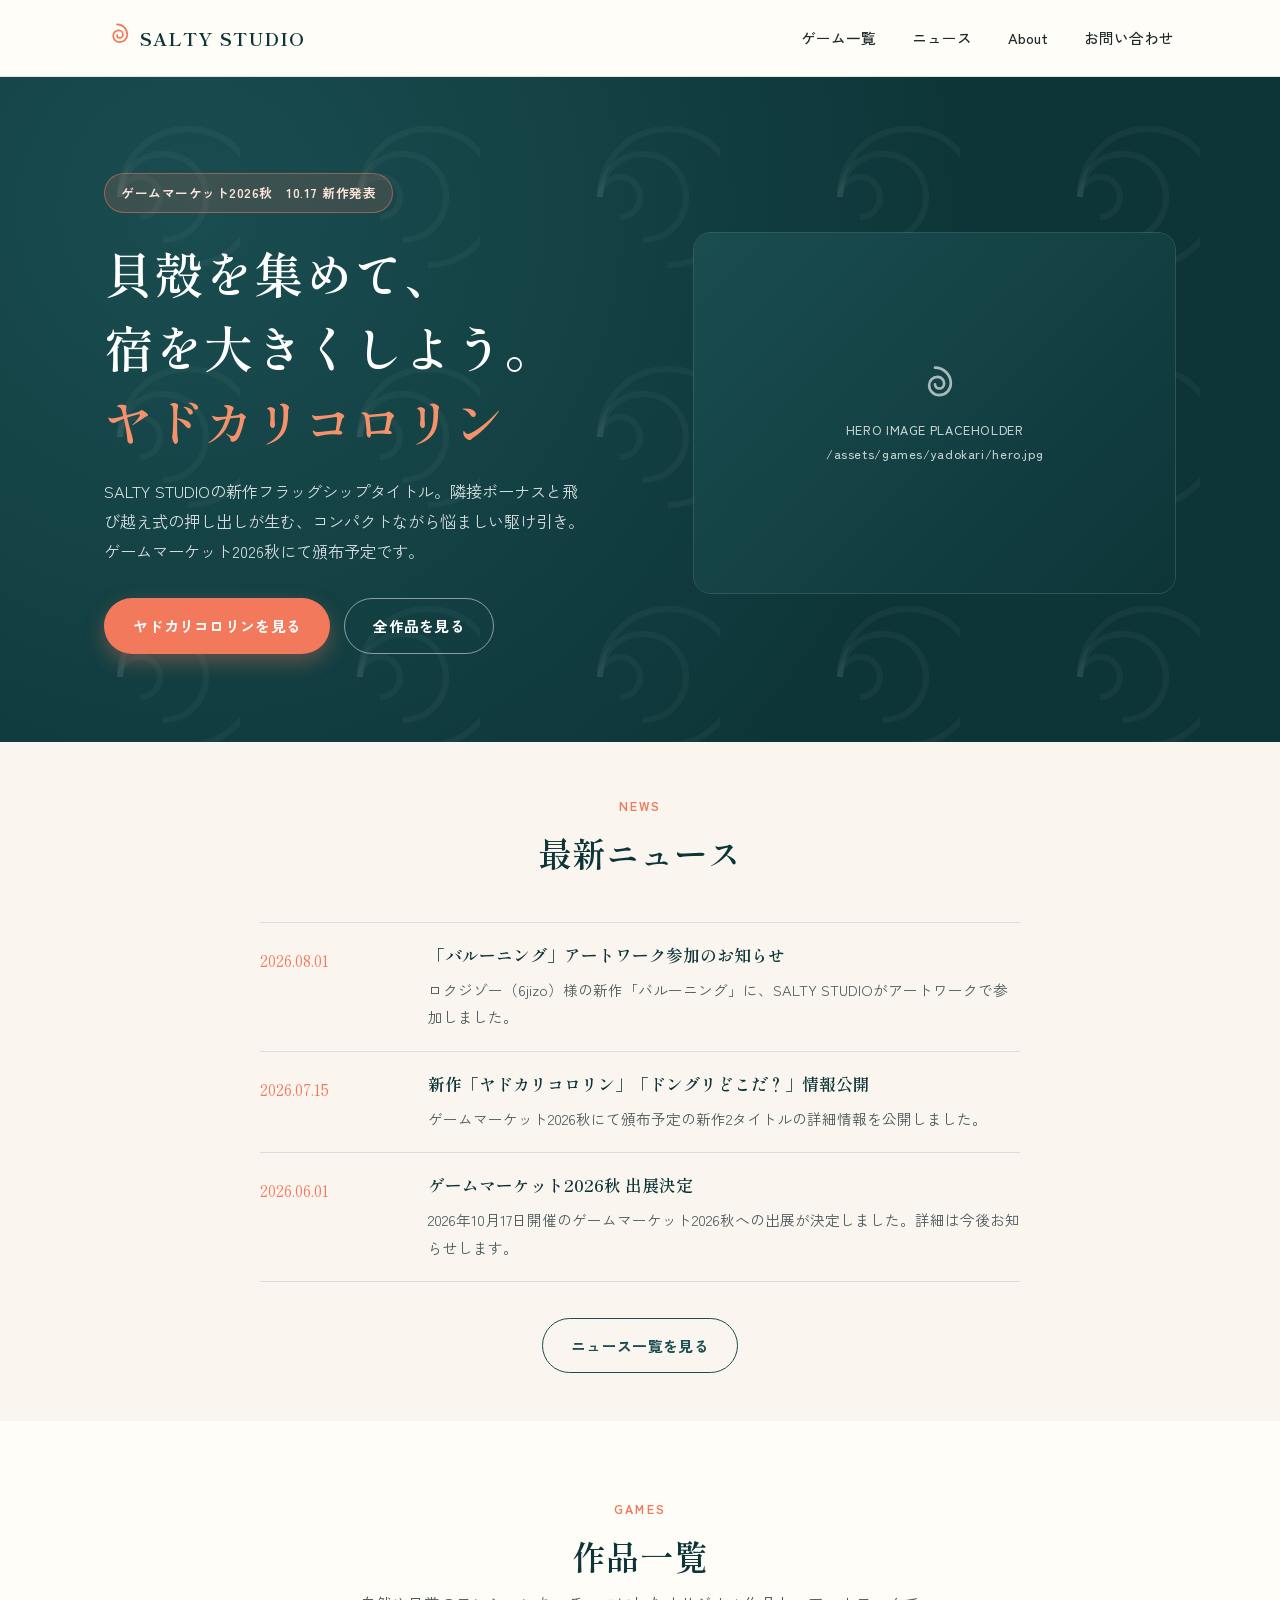
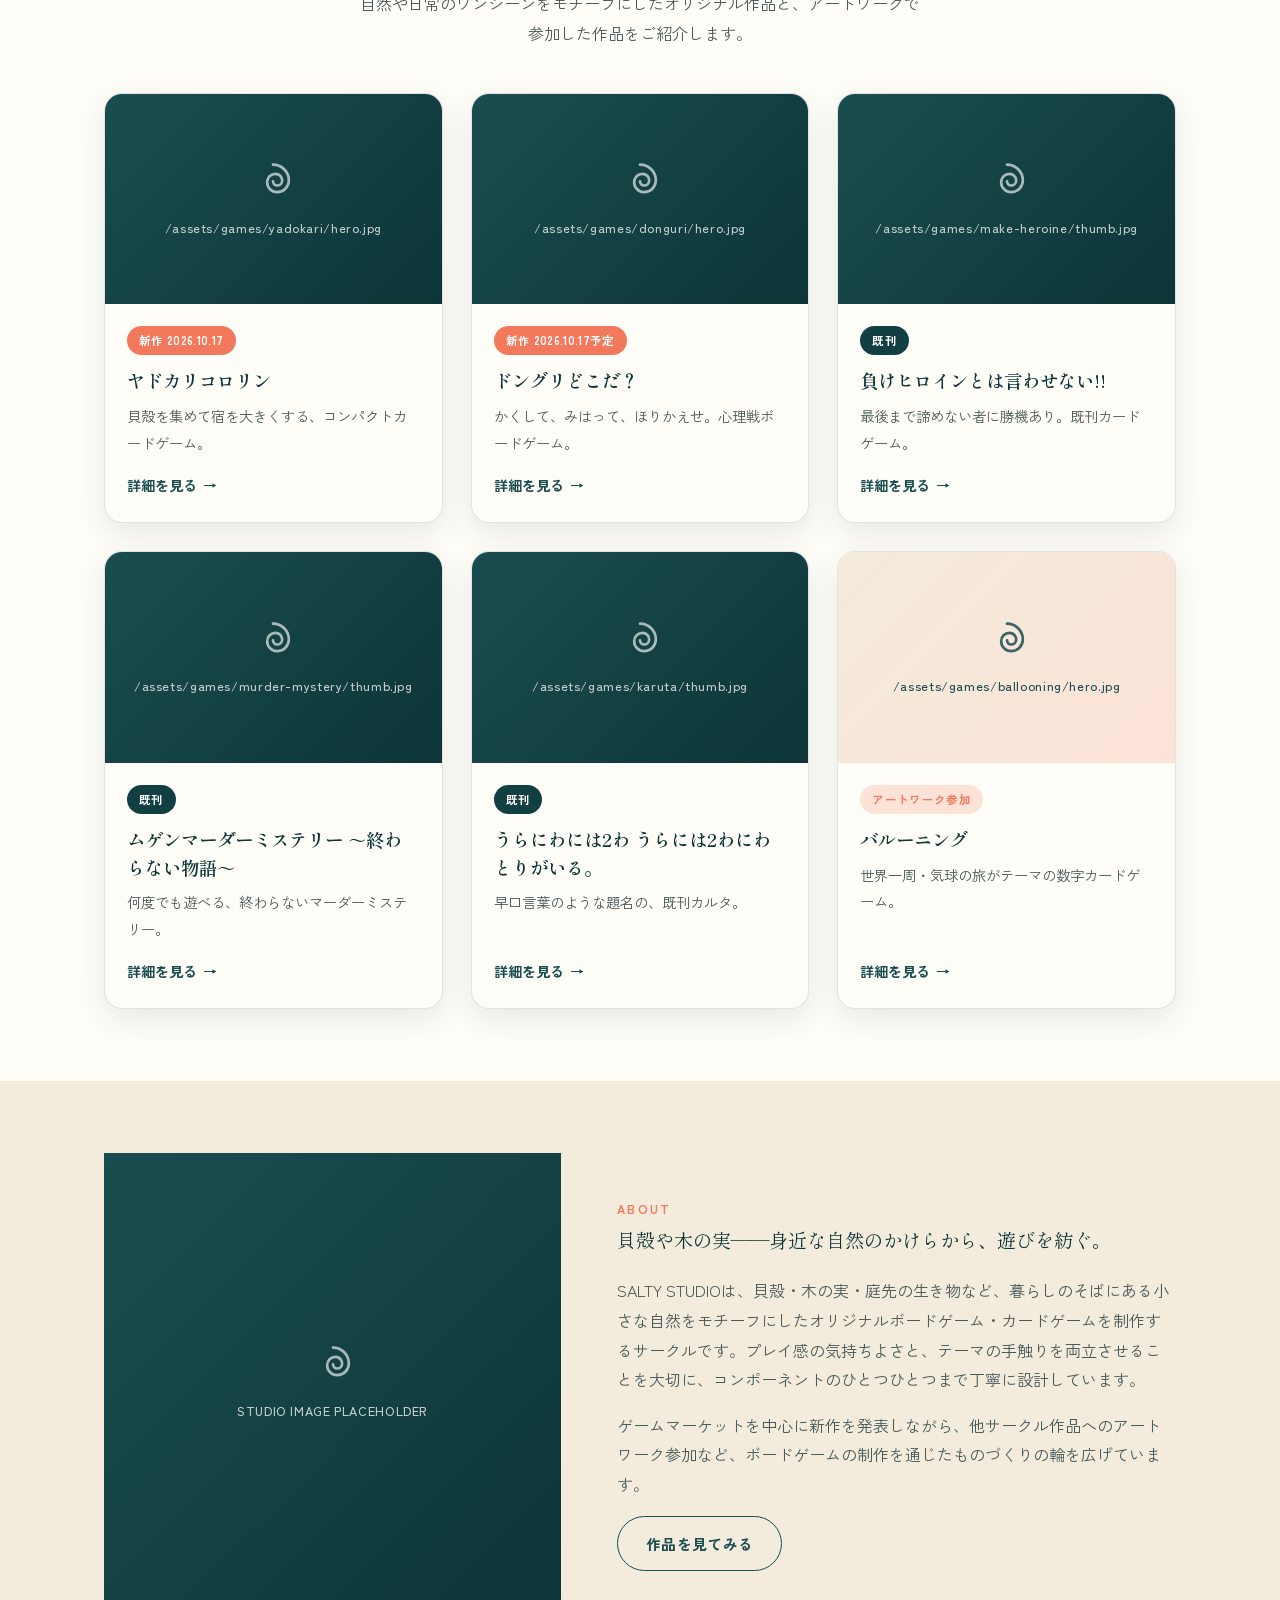
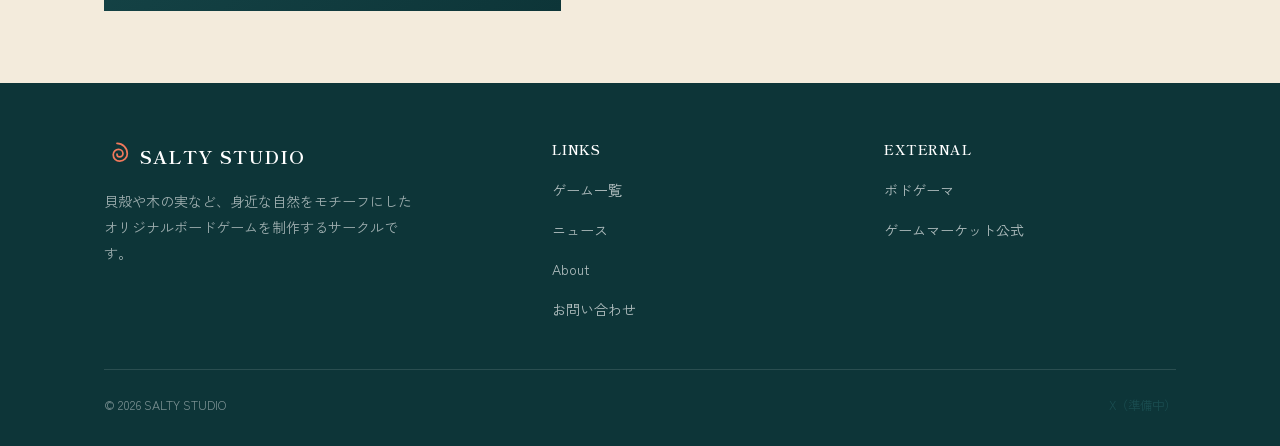
==== index.html @ d84deabe "Initial commit: SALTY STUDIO website scaffold Static HTML site per spec: top page, games list, 6 gam" ====
<!DOCTYPE html>
<html lang="ja">
<head>
<meta charset="UTF-8">
<meta name="viewport" content="width=device-width, initial-scale=1.0">
<title>SALTY STUDIO | 貝殻とどんぐりのボードゲームサークル</title>
<meta name="description" content="SALTY STUDIOは、貝殻や木の実など身近な自然をモチーフにしたオリジナルボードゲーム・カードゲームを制作するサークルです。新作『ヤドカリコロリン』『ドングリどこだ？』はゲームマーケット2026秋にて頒布予定。">
<link rel="icon" href="data:image/svg+xml,%3Csvg xmlns='http://www.w3.org/2000/svg' viewBox='0 0 48 48'%3E%3Crect width='48' height='48' rx='10' fill='%230d3538'/%3E%3Cpath d='M24 8C34.5 8 43 16.5 43 27C43 34.7 36.7 41 29 41C22.4 41 17 35.6 17 29C17 23.5 21.5 19 27 19C31.4 19 35 22.6 35 27C35 30.3 32.3 33 29 33C26.2 33 24 30.8 24 28' stroke='%23f2795c' stroke-width='3.2' fill='none' stroke-linecap='round'/%3E%3C/svg%3E" type="image/svg+xml">
<link rel="preconnect" href="https://fonts.googleapis.com">
<link rel="preconnect" href="https://fonts.gstatic.com" crossorigin>
<link href="https://fonts.googleapis.com/css2?family=Shippori+Mincho:wght@400;500;600;700&family=Zen+Kaku+Gothic+New:wght@400;500;700&display=swap" rel="stylesheet">
<link rel="stylesheet" href="/assets/css/style.css">
</head>
<body>

<header class="site-header">
  <div class="wrap">
    <a href="/" class="site-logo">
      <span class="shell-spiral">
        <svg viewBox="0 0 48 48" fill="none" xmlns="http://www.w3.org/2000/svg" style="color:#f2795c">
          <path d="M24 8C34.5 8 43 16.5 43 27C43 34.7 36.7 41 29 41C22.4 41 17 35.6 17 29C17 23.5 21.5 19 27 19C31.4 19 35 22.6 35 27C35 30.3 32.3 33 29 33C26.2 33 24 30.8 24 28" stroke="currentColor" stroke-width="3.2" stroke-linecap="round"/>
        </svg>
      </span>
      SALTY STUDIO
    </a>
    <nav class="site-nav" aria-label="メインナビゲーション">
      <ul>
        <li><a href="/games/">ゲーム一覧</a></li>
        <li><a href="/news/">ニュース</a></li>
        <li><a href="/#about">About</a></li>
        <li><a href="/contact/">お問い合わせ</a></li>
      </ul>
    </nav>
  </div>
</header>

<main>

  <!-- ヒーロー -->
  <section class="hero bg-shell-motif">
    <div class="wrap">
      <div class="hero-copy">
        <span class="hero-badge">ゲームマーケット2026秋　10.17 新作発表</span>
        <h1>貝殻を集めて、<br>宿を大きくしよう。<br><span class="accent">ヤドカリコロリン</span></h1>
        <p class="hero-lead">SALTY STUDIOの新作フラッグシップタイトル。隣接ボーナスと飛び越え式の押し出しが生む、コンパクトながら悩ましい駆け引き。ゲームマーケット2026秋にて頒布予定です。</p>
        <div class="hero-actions">
          <a href="/games/yadokari.html" class="btn btn-primary">ヤドカリコロリンを見る</a>
          <a href="/games/" class="btn btn-outline">全作品を見る</a>
        </div>
      </div>
      <div class="hero-visual">
        <div class="media-placeholder">
          <span class="shell-spiral">
            <svg viewBox="0 0 48 48" fill="none" xmlns="http://www.w3.org/2000/svg">
              <path d="M24 8C34.5 8 43 16.5 43 27C43 34.7 36.7 41 29 41C22.4 41 17 35.6 17 29C17 23.5 21.5 19 27 19C31.4 19 35 22.6 35 27C35 30.3 32.3 33 29 33C26.2 33 24 30.8 24 28" stroke="currentColor" stroke-width="3.2" stroke-linecap="round"/>
            </svg>
          </span>
          <span class="ph-label">HERO IMAGE PLACEHOLDER<br>/assets/games/yadokari/hero.jpg</span>
        </div>
      </div>
    </div>
  </section>

  <!-- 最新ニュース抜粋 -->
  <section class="section section--tight">
    <div class="wrap">
      <div class="section-head">
        <span class="eyebrow">NEWS</span>
        <h2>最新ニュース</h2>
      </div>
      <div class="news-list news-excerpt-list" style="max-width:760px;margin:0 auto;">
        <div class="news-item">
          <time datetime="2026-08-01">2026.08.01</time>
          <div>
            <h3>「バルーニング」アートワーク参加のお知らせ</h3>
            <p>ロクジゾー（6jizo）様の新作「バルーニング」に、SALTY STUDIOがアートワークで参加しました。</p>
          </div>
        </div>
        <div class="news-item">
          <time datetime="2026-07-15">2026.07.15</time>
          <div>
            <h3>新作「ヤドカリコロリン」「ドングリどこだ？」情報公開</h3>
            <p>ゲームマーケット2026秋にて頒布予定の新作2タイトルの詳細情報を公開しました。</p>
          </div>
        </div>
        <div class="news-item">
          <time datetime="2026-06-01">2026.06.01</time>
          <div>
            <h3>ゲームマーケット2026秋 出展決定</h3>
            <p>2026年10月17日開催のゲームマーケット2026秋への出展が決定しました。詳細は今後お知らせします。</p>
          </div>
        </div>
      </div>
      <div class="news-more">
        <a href="/news/" class="btn btn-ghost">ニュース一覧を見る</a>
      </div>
    </div>
  </section>

  <!-- 全作品への導線 -->
  <section class="section" style="background:var(--color-cream);">
    <div class="wrap">
      <div class="section-head">
        <span class="eyebrow">GAMES</span>
        <h2>作品一覧</h2>
        <p>自然や日常のワンシーンをモチーフにしたオリジナル作品と、アートワークで参加した作品をご紹介します。</p>
      </div>
      <div class="card-grid">

        <a href="/games/yadokari.html" class="game-card">
          <div class="card-media">
            <div class="media-placeholder">
              <span class="shell-spiral"><svg viewBox="0 0 48 48" fill="none" xmlns="http://www.w3.org/2000/svg"><path d="M24 8C34.5 8 43 16.5 43 27C43 34.7 36.7 41 29 41C22.4 41 17 35.6 17 29C17 23.5 21.5 19 27 19C31.4 19 35 22.6 35 27C35 30.3 32.3 33 29 33C26.2 33 24 30.8 24 28" stroke="currentColor" stroke-width="3.2" stroke-linecap="round"/></svg></span>
              <span class="ph-label">/assets/games/yadokari/hero.jpg</span>
            </div>
          </div>
          <div class="card-body">
            <div class="card-tags"><span class="tag tag-new">新作 2026.10.17</span></div>
            <h3>ヤドカリコロリン</h3>
            <p class="card-desc">貝殻を集めて宿を大きくする、コンパクトカードゲーム。</p>
            <span class="card-link">詳細を見る</span>
          </div>
        </a>

        <a href="/games/donguri.html" class="game-card">
          <div class="card-media">
            <div class="media-placeholder">
              <span class="shell-spiral"><svg viewBox="0 0 48 48" fill="none" xmlns="http://www.w3.org/2000/svg"><path d="M24 8C34.5 8 43 16.5 43 27C43 34.7 36.7 41 29 41C22.4 41 17 35.6 17 29C17 23.5 21.5 19 27 19C31.4 19 35 22.6 35 27C35 30.3 32.3 33 29 33C26.2 33 24 30.8 24 28" stroke="currentColor" stroke-width="3.2" stroke-linecap="round"/></svg></span>
              <span class="ph-label">/assets/games/donguri/hero.jpg</span>
            </div>
          </div>
          <div class="card-body">
            <div class="card-tags"><span class="tag tag-new">新作 2026.10.17予定</span></div>
            <h3>ドングリどこだ？</h3>
            <p class="card-desc">かくして、みはって、ほりかえせ。心理戦ボードゲーム。</p>
            <span class="card-link">詳細を見る</span>
          </div>
        </a>

        <a href="/games/make-heroine.html" class="game-card">
          <div class="card-media">
            <div class="media-placeholder">
              <span class="shell-spiral"><svg viewBox="0 0 48 48" fill="none" xmlns="http://www.w3.org/2000/svg"><path d="M24 8C34.5 8 43 16.5 43 27C43 34.7 36.7 41 29 41C22.4 41 17 35.6 17 29C17 23.5 21.5 19 27 19C31.4 19 35 22.6 35 27C35 30.3 32.3 33 29 33C26.2 33 24 30.8 24 28" stroke="currentColor" stroke-width="3.2" stroke-linecap="round"/></svg></span>
              <span class="ph-label">/assets/games/make-heroine/thumb.jpg</span>
            </div>
          </div>
          <div class="card-body">
            <div class="card-tags"><span class="tag tag-existing">既刊</span></div>
            <h3>負けヒロインとは言わせない!!</h3>
            <p class="card-desc">最後まで諦めない者に勝機あり。既刊カードゲーム。</p>
            <span class="card-link">詳細を見る</span>
          </div>
        </a>

        <a href="/games/murder-mystery.html" class="game-card">
          <div class="card-media">
            <div class="media-placeholder">
              <span class="shell-spiral"><svg viewBox="0 0 48 48" fill="none" xmlns="http://www.w3.org/2000/svg"><path d="M24 8C34.5 8 43 16.5 43 27C43 34.7 36.7 41 29 41C22.4 41 17 35.6 17 29C17 23.5 21.5 19 27 19C31.4 19 35 22.6 35 27C35 30.3 32.3 33 29 33C26.2 33 24 30.8 24 28" stroke="currentColor" stroke-width="3.2" stroke-linecap="round"/></svg></span>
              <span class="ph-label">/assets/games/murder-mystery/thumb.jpg</span>
            </div>
          </div>
          <div class="card-body">
            <div class="card-tags"><span class="tag tag-existing">既刊</span></div>
            <h3>ムゲンマーダーミステリー ～終わらない物語～</h3>
            <p class="card-desc">何度でも遊べる、終わらないマーダーミステリー。</p>
            <span class="card-link">詳細を見る</span>
          </div>
        </a>

        <a href="/games/karuta.html" class="game-card">
          <div class="card-media">
            <div class="media-placeholder">
              <span class="shell-spiral"><svg viewBox="0 0 48 48" fill="none" xmlns="http://www.w3.org/2000/svg"><path d="M24 8C34.5 8 43 16.5 43 27C43 34.7 36.7 41 29 41C22.4 41 17 35.6 17 29C17 23.5 21.5 19 27 19C31.4 19 35 22.6 35 27C35 30.3 32.3 33 29 33C26.2 33 24 30.8 24 28" stroke="currentColor" stroke-width="3.2" stroke-linecap="round"/></svg></span>
              <span class="ph-label">/assets/games/karuta/thumb.jpg</span>
            </div>
          </div>
          <div class="card-body">
            <div class="card-tags"><span class="tag tag-existing">既刊</span></div>
            <h3>うらにわには2わ うらには2わにわとりがいる。</h3>
            <p class="card-desc">早口言葉のような題名の、既刊カルタ。</p>
            <span class="card-link">詳細を見る</span>
          </div>
        </a>

        <a href="/games/ballooning.html" class="game-card">
          <div class="card-media">
            <div class="media-placeholder is-light">
              <span class="shell-spiral"><svg viewBox="0 0 48 48" fill="none" xmlns="http://www.w3.org/2000/svg"><path d="M24 8C34.5 8 43 16.5 43 27C43 34.7 36.7 41 29 41C22.4 41 17 35.6 17 29C17 23.5 21.5 19 27 19C31.4 19 35 22.6 35 27C35 30.3 32.3 33 29 33C26.2 33 24 30.8 24 28" stroke="currentColor" stroke-width="3.2" stroke-linecap="round"/></svg></span>
              <span class="ph-label">/assets/games/ballooning/hero.jpg</span>
            </div>
          </div>
          <div class="card-body">
            <div class="card-tags"><span class="tag tag-art">アートワーク参加</span></div>
            <h3>バルーニング</h3>
            <p class="card-desc">世界一周・気球の旅がテーマの数字カードゲーム。</p>
            <span class="card-link">詳細を見る</span>
          </div>
        </a>

      </div>
    </div>
  </section>

  <!-- About -->
  <section id="about" class="section about-section">
    <div class="wrap about-grid">
      <div class="about-visual">
        <div class="media-placeholder ratio-1-1">
          <span class="shell-spiral">
            <svg viewBox="0 0 48 48" fill="none" xmlns="http://www.w3.org/2000/svg">
              <path d="M24 8C34.5 8 43 16.5 43 27C43 34.7 36.7 41 29 41C22.4 41 17 35.6 17 29C17 23.5 21.5 19 27 19C31.4 19 35 22.6 35 27C35 30.3 32.3 33 29 33C26.2 33 24 30.8 24 28" stroke="currentColor" stroke-width="3.2" stroke-linecap="round"/>
            </svg>
          </span>
          <span class="ph-label">STUDIO IMAGE PLACEHOLDER</span>
        </div>
      </div>
      <div class="about-copy">
        <span class="eyebrow" style="color:var(--color-coral-500);font-weight:700;font-size:0.78rem;letter-spacing:0.18em;">ABOUT</span>
        <p class="lead">貝殻や木の実——身近な自然のかけらから、遊びを紡ぐ。</p>
        <p>SALTY STUDIOは、貝殻・木の実・庭先の生き物など、暮らしのそばにある小さな自然をモチーフにしたオリジナルボードゲーム・カードゲームを制作するサークルです。プレイ感の気持ちよさと、テーマの手触りを両立させることを大切に、コンポーネントのひとつひとつまで丁寧に設計しています。</p>
        <p>ゲームマーケットを中心に新作を発表しながら、他サークル作品へのアートワーク参加など、ボードゲームの制作を通じたものづくりの輪を広げています。</p>
        <a href="/games/" class="btn btn-ghost">作品を見てみる</a>
      </div>
    </div>
  </section>

</main>

<footer class="site-footer">
  <div class="wrap">
    <div class="footer-grid">
      <div class="footer-brand">
        <a href="/" class="site-logo">
          <span class="shell-spiral">
            <svg viewBox="0 0 48 48" fill="none" xmlns="http://www.w3.org/2000/svg" style="color:#f2795c">
              <path d="M24 8C34.5 8 43 16.5 43 27C43 34.7 36.7 41 29 41C22.4 41 17 35.6 17 29C17 23.5 21.5 19 27 19C31.4 19 35 22.6 35 27C35 30.3 32.3 33 29 33C26.2 33 24 30.8 24 28" stroke="currentColor" stroke-width="3.2" stroke-linecap="round"/>
            </svg>
          </span>
          SALTY STUDIO
        </a>
        <p>貝殻や木の実など、身近な自然をモチーフにしたオリジナルボードゲームを制作するサークルです。</p>
      </div>
      <div class="footer-col">
        <h4>LINKS</h4>
        <ul>
          <li><a href="/games/">ゲーム一覧</a></li>
          <li><a href="/news/">ニュース</a></li>
          <li><a href="/#about">About</a></li>
          <li><a href="/contact/">お問い合わせ</a></li>
        </ul>
      </div>
      <div class="footer-col">
        <h4>EXTERNAL</h4>
        <ul>
          <li><a href="https://bodoge.hoobby.net/circles/" target="_blank" rel="noopener">ボドゲーマ</a></li>
          <li><a href="https://gamemarket.jp/" target="_blank" rel="noopener">ゲームマーケット公式</a></li>
        </ul>
      </div>
    </div>
    <div class="footer-bottom">
      <span>&copy; 2026 SALTY STUDIO</span>
      <div class="sns-links">
        <a href="#" aria-label="X（Twitter）※準備中">X（準備中）</a>
      </div>
    </div>
  </div>
</footer>

</body>
</html>
---- assets/css/style.css ----
/* ==========================================================================
   SALTY STUDIO — 共通スタイルシート
   デザイントークン: 深いティール × 珊瑚色 / 貝殻スパイラルモチーフ
   見出し: Shippori Mincho　本文: Zen Kaku Gothic New
   ========================================================================== */

:root {
  --color-teal-900: #0d3538;
  --color-teal-800: #123f42;
  --color-teal-700: #1a4d50;
  --color-teal-600: #256366;
  --color-coral-500: #f2795c;
  --color-coral-400: #f5926c;
  --color-coral-100: #fde3d7;
  --color-sand-50: #faf6ef;
  --color-sand-100: #f3ebdc;
  --color-cream: #fffdf8;
  --color-ink: #1e2b2b;
  --color-ink-soft: #4a5a5a;
  --color-border: rgba(13, 53, 56, 0.12);

  --font-heading: "Shippori Mincho", serif;
  --font-body: "Zen Kaku Gothic New", sans-serif;

  --radius-lg: 18px;
  --radius-md: 12px;
  --radius-sm: 8px;
  --shadow-card: 0 10px 30px rgba(13, 53, 56, 0.1);
  --shadow-card-hover: 0 16px 40px rgba(13, 53, 56, 0.16);
  --max-width: 1120px;
}

* {
  box-sizing: border-box;
}

html {
  scroll-behavior: smooth;
}

body {
  margin: 0;
  background: var(--color-sand-50);
  color: var(--color-ink);
  font-family: var(--font-body);
  line-height: 1.85;
  -webkit-font-smoothing: antialiased;
}

h1, h2, h3, h4 {
  font-family: var(--font-heading);
  font-weight: 600;
  line-height: 1.5;
  margin: 0 0 0.6em;
  color: var(--color-teal-900);
}

p {
  margin: 0 0 1em;
}

a {
  color: var(--color-teal-700);
  text-decoration: none;
}

a:hover {
  color: var(--color-coral-500);
}

img {
  max-width: 100%;
  display: block;
}

ul {
  margin: 0;
  padding: 0;
  list-style: none;
}

.wrap {
  max-width: var(--max-width);
  margin: 0 auto;
  padding: 0 24px;
}

.section {
  padding: 72px 0;
}

.section--tight {
  padding: 48px 0;
}

.section-head {
  text-align: center;
  margin-bottom: 44px;
}

.section-head .eyebrow {
  display: inline-block;
  font-family: var(--font-body);
  font-size: 0.78rem;
  letter-spacing: 0.18em;
  color: var(--color-coral-500);
  font-weight: 700;
  margin-bottom: 10px;
}

.section-head h2 {
  font-size: clamp(1.6rem, 3vw, 2.1rem);
  margin-bottom: 8px;
}

.section-head p {
  color: var(--color-ink-soft);
  max-width: 560px;
  margin: 0 auto;
}

/* ---------- 貝殻スパイラルモチーフ ---------- */

.shell-spiral {
  display: inline-block;
  flex-shrink: 0;
}

.divider-shell {
  display: flex;
  align-items: center;
  justify-content: center;
  gap: 14px;
  margin: 0 auto 28px;
  color: var(--color-coral-400);
}

.divider-shell::before,
.divider-shell::after {
  content: "";
  height: 1px;
  width: 48px;
  background: var(--color-border);
}

.bg-shell-motif {
  position: relative;
  overflow: hidden;
}

.bg-shell-motif::before {
  content: "";
  position: absolute;
  inset: 0;
  background-image: url("data:image/svg+xml,%3Csvg xmlns='http://www.w3.org/2000/svg' width='240' height='240' viewBox='0 0 240 240'%3E%3Cpath d='M120 120c0-38 30-68 68-68s68 30 68 68-30 68-68 68' fill='none' stroke='%23ffffff' stroke-opacity='0.06' stroke-width='6'/%3E%3Cpath d='M120 120c0-24 19-43 43-43s43 19 43 43-19 43-43 43' fill='none' stroke='%23ffffff' stroke-opacity='0.06' stroke-width='6'/%3E%3Cpath d='M120 120c0-11 9-20 20-20s20 9 20 20-9 20-20 20' fill='none' stroke='%23ffffff' stroke-opacity='0.06' stroke-width='6'/%3E%3C/svg%3E");
  background-repeat: repeat;
  background-size: 240px 240px;
  opacity: 0.6;
  pointer-events: none;
}

/* ---------- ヘッダー ---------- */

.site-header {
  position: sticky;
  top: 0;
  z-index: 100;
  background: var(--color-cream);
  border-bottom: 1px solid var(--color-border);
}

.site-header .wrap {
  display: flex;
  align-items: center;
  justify-content: space-between;
  height: 76px;
}

.site-logo {
  display: flex;
  align-items: center;
  gap: 10px;
  font-family: var(--font-heading);
  font-size: 1.15rem;
  letter-spacing: 0.06em;
  color: var(--color-teal-900);
  font-weight: 700;
}

.site-logo .shell-spiral svg {
  width: 26px;
  height: 26px;
}

.site-nav ul {
  display: flex;
  gap: 32px;
}

.site-nav a {
  font-size: 0.92rem;
  font-weight: 500;
  color: var(--color-ink);
  position: relative;
  padding: 4px 2px;
}

.site-nav a::after {
  content: "";
  position: absolute;
  left: 0;
  right: 0;
  bottom: -4px;
  height: 2px;
  background: var(--color-coral-500);
  transform: scaleX(0);
  transition: transform 0.2s ease;
}

.site-nav a:hover::after,
.site-nav a[aria-current="page"]::after {
  transform: scaleX(1);
}

.nav-toggle {
  display: none;
}

/* ---------- ボタン ---------- */

.btn {
  display: inline-flex;
  align-items: center;
  gap: 8px;
  padding: 13px 28px;
  border-radius: 999px;
  font-family: var(--font-body);
  font-weight: 700;
  font-size: 0.92rem;
  letter-spacing: 0.02em;
  border: 1px solid transparent;
  cursor: pointer;
  transition: transform 0.15s ease, box-shadow 0.15s ease, background 0.15s ease;
}

.btn-primary {
  background: var(--color-coral-500);
  color: #fff;
  box-shadow: 0 8px 20px rgba(242, 121, 92, 0.35);
}

.btn-primary:hover {
  background: var(--color-coral-400);
  color: #fff;
  transform: translateY(-2px);
}

.btn-outline {
  background: transparent;
  border-color: rgba(255, 255, 255, 0.5);
  color: #fff;
}

.btn-outline:hover {
  background: rgba(255, 255, 255, 0.12);
  color: #fff;
}

.btn-ghost {
  background: transparent;
  border-color: var(--color-teal-700);
  color: var(--color-teal-700);
}

.btn-ghost:hover {
  background: var(--color-teal-700);
  color: #fff;
}

/* ---------- ヒーロー（トップ） ---------- */

.hero {
  background: radial-gradient(circle at 15% 20%, var(--color-teal-700), var(--color-teal-900) 65%);
  color: #fff;
  position: relative;
  padding: 96px 0 88px;
}

.hero .wrap {
  display: grid;
  grid-template-columns: 1.05fr 0.95fr;
  gap: 56px;
  align-items: center;
  position: relative;
  z-index: 1;
}

.hero-badge {
  display: inline-flex;
  align-items: center;
  gap: 8px;
  background: rgba(242, 121, 92, 0.16);
  border: 1px solid rgba(242, 121, 92, 0.5);
  color: var(--color-coral-100);
  font-size: 0.8rem;
  font-weight: 700;
  letter-spacing: 0.04em;
  padding: 7px 16px;
  border-radius: 999px;
  margin-bottom: 22px;
}

.hero h1 {
  color: #fff;
  font-size: clamp(2.1rem, 4.2vw, 3.1rem);
  margin-bottom: 18px;
}

.hero h1 .accent {
  color: var(--color-coral-400);
}

.hero-lead {
  color: rgba(255, 255, 255, 0.82);
  font-size: 1.02rem;
  max-width: 480px;
  margin-bottom: 32px;
}

.hero-actions {
  display: flex;
  gap: 14px;
  flex-wrap: wrap;
}

.hero-visual {
  position: relative;
  aspect-ratio: 4 / 3;
  border-radius: var(--radius-lg);
  overflow: hidden;
  border: 1px solid rgba(255, 255, 255, 0.15);
}

/* ---------- メディアプレースホルダー ---------- */

.media-placeholder {
  position: relative;
  width: 100%;
  height: 100%;
  min-height: 160px;
  display: flex;
  flex-direction: column;
  align-items: center;
  justify-content: center;
  gap: 10px;
  background: linear-gradient(135deg, var(--color-teal-700), var(--color-teal-900));
  color: rgba(255, 255, 255, 0.75);
  text-align: center;
  padding: 20px;
}

.media-placeholder.is-light {
  background: linear-gradient(135deg, var(--color-sand-100), var(--color-coral-100));
  color: var(--color-teal-700);
}

.media-placeholder .shell-spiral svg {
  width: 40px;
  height: 40px;
  opacity: 0.85;
}

.media-placeholder .ph-label {
  font-size: 0.78rem;
  letter-spacing: 0.05em;
  font-weight: 500;
}

.media-placeholder.ratio-16-9 {
  aspect-ratio: 16 / 9;
}

.media-placeholder.ratio-4-3 {
  aspect-ratio: 4 / 3;
}

.media-placeholder.ratio-1-1 {
  aspect-ratio: 1 / 1;
}

/* ---------- カード ---------- */

.card-grid {
  display: grid;
  grid-template-columns: repeat(3, 1fr);
  gap: 28px;
}

.game-card {
  background: var(--color-cream);
  border-radius: var(--radius-lg);
  overflow: hidden;
  box-shadow: var(--shadow-card);
  border: 1px solid var(--color-border);
  transition: transform 0.2s ease, box-shadow 0.2s ease;
  display: flex;
  flex-direction: column;
}

.game-card:hover {
  transform: translateY(-4px);
  box-shadow: var(--shadow-card-hover);
}

.game-card .card-media {
  aspect-ratio: 16 / 10;
}

.game-card .card-body {
  padding: 22px 22px 24px;
  display: flex;
  flex-direction: column;
  flex: 1;
}

.card-tags {
  display: flex;
  gap: 8px;
  margin-bottom: 12px;
  flex-wrap: wrap;
}

.tag {
  display: inline-block;
  font-size: 0.72rem;
  font-weight: 700;
  letter-spacing: 0.03em;
  padding: 4px 12px;
  border-radius: 999px;
  background: var(--color-sand-100);
  color: var(--color-teal-700);
}

.tag.tag-new {
  background: var(--color-coral-500);
  color: #fff;
}

.tag.tag-existing {
  background: var(--color-teal-800);
  color: #fff;
}

.tag.tag-art {
  background: var(--color-coral-100);
  color: var(--color-coral-500);
}

.game-card h3 {
  font-size: 1.15rem;
  margin-bottom: 8px;
}

.game-card .card-desc {
  color: var(--color-ink-soft);
  font-size: 0.9rem;
  flex: 1;
  margin-bottom: 16px;
}

.card-link {
  font-weight: 700;
  font-size: 0.88rem;
  color: var(--color-teal-700);
  display: inline-flex;
  align-items: center;
  gap: 6px;
}

.card-link::after {
  content: "→";
  transition: transform 0.15s ease;
}

.game-card:hover .card-link::after {
  transform: translateX(4px);
}

/* ---------- News ---------- */

.news-list {
  display: flex;
  flex-direction: column;
  gap: 0;
  border-top: 1px solid var(--color-border);
}

.news-item {
  display: grid;
  grid-template-columns: 140px 1fr;
  gap: 28px;
  padding: 28px 0;
  border-bottom: 1px solid var(--color-border);
}

.news-item time {
  font-family: var(--font-heading);
  color: var(--color-coral-500);
  font-size: 0.95rem;
  padding-top: 3px;
}

.news-item h3 {
  font-size: 1.05rem;
  margin-bottom: 8px;
}

.news-item p {
  color: var(--color-ink-soft);
  font-size: 0.92rem;
  margin-bottom: 0;
}

.news-excerpt-list .news-item {
  padding: 20px 0;
}

.news-more {
  text-align: center;
  margin-top: 36px;
}

/* ---------- About ---------- */

.about-section {
  background: var(--color-sand-100);
}

.about-grid {
  display: grid;
  grid-template-columns: 0.9fr 1.1fr;
  gap: 56px;
  align-items: center;
}

.about-copy p {
  color: var(--color-ink-soft);
}

.about-copy .lead {
  font-family: var(--font-heading);
  font-size: 1.2rem;
  color: var(--color-teal-900);
  margin-bottom: 18px;
}

/* ---------- ゲーム詳細ページ ---------- */

.game-hero {
  background: linear-gradient(160deg, var(--color-teal-800), var(--color-teal-900));
  color: #fff;
  padding: 64px 0 56px;
}

.game-hero .wrap {
  position: relative;
  z-index: 1;
}

.breadcrumb {
  font-size: 0.82rem;
  color: rgba(255, 255, 255, 0.6);
  margin-bottom: 20px;
}

.breadcrumb a {
  color: rgba(255, 255, 255, 0.75);
}

.game-hero .catch {
  color: var(--color-coral-400);
  font-weight: 700;
  font-size: 0.95rem;
  letter-spacing: 0.03em;
  margin-bottom: 10px;
}

.game-hero h1 {
  color: #fff;
  font-size: clamp(1.9rem, 3.6vw, 2.6rem);
  margin-bottom: 20px;
}

.chip-row {
  display: flex;
  gap: 10px;
  flex-wrap: wrap;
}

.chip {
  background: rgba(255, 255, 255, 0.1);
  border: 1px solid rgba(255, 255, 255, 0.22);
  padding: 8px 16px;
  border-radius: 999px;
  font-size: 0.85rem;
  color: rgba(255, 255, 255, 0.92);
}

.chip strong {
  color: var(--color-coral-400);
  margin-right: 4px;
}

.game-body-grid {
  display: grid;
  grid-template-columns: 1.3fr 0.7fr;
  gap: 60px;
}

.game-main h2 {
  font-size: 1.4rem;
  margin-top: 52px;
}

.game-main h2:first-child {
  margin-top: 0;
}

.feature-list {
  display: grid;
  grid-template-columns: repeat(2, 1fr);
  gap: 20px;
}

.feature-item {
  background: var(--color-cream);
  border: 1px solid var(--color-border);
  border-radius: var(--radius-md);
  padding: 20px;
  display: flex;
  gap: 14px;
}

.feature-item .icon {
  flex-shrink: 0;
  width: 38px;
  height: 38px;
  border-radius: 50%;
  background: var(--color-coral-100);
  color: var(--color-coral-500);
  display: flex;
  align-items: center;
  justify-content: center;
}

.feature-item .icon svg {
  width: 20px;
  height: 20px;
}

.feature-item h4 {
  font-size: 0.98rem;
  margin-bottom: 6px;
}

.feature-item p {
  font-size: 0.86rem;
  color: var(--color-ink-soft);
  margin: 0;
}

.component-table {
  width: 100%;
  border-collapse: collapse;
  font-size: 0.92rem;
}

.component-table th,
.component-table td {
  text-align: left;
  padding: 12px 16px;
  border-bottom: 1px solid var(--color-border);
}

.component-table th {
  background: var(--color-sand-100);
  color: var(--color-teal-800);
  font-weight: 700;
}

.game-side {
  align-self: start;
  position: sticky;
  top: 100px;
  display: flex;
  flex-direction: column;
  gap: 20px;
}

.info-box {
  background: var(--color-cream);
  border: 1px solid var(--color-border);
  border-radius: var(--radius-md);
  padding: 24px;
}

.info-box h3 {
  font-size: 1rem;
  margin-bottom: 14px;
}

.info-box dl {
  display: grid;
  grid-template-columns: auto 1fr;
  gap: 10px 14px;
  font-size: 0.88rem;
}

.info-box dt {
  color: var(--color-ink-soft);
  white-space: nowrap;
}

.info-box dd {
  margin: 0;
  color: var(--color-ink);
  font-weight: 500;
}

.info-box .btn {
  width: 100%;
  justify-content: center;
  margin-top: 14px;
}

.credit-box {
  background: var(--color-coral-100);
  border: 1px solid rgba(242, 121, 92, 0.35);
  border-radius: var(--radius-md);
  padding: 22px;
}

.credit-box h3 {
  font-size: 0.95rem;
  color: var(--color-coral-500);
  margin-bottom: 12px;
}

.credit-box dl {
  display: grid;
  grid-template-columns: auto 1fr;
  gap: 8px 12px;
  font-size: 0.88rem;
}

.credit-box dt {
  color: var(--color-ink-soft);
}

.credit-box dd {
  margin: 0;
  font-weight: 600;
  color: var(--color-teal-900);
}

.notice-box {
  background: var(--color-sand-100);
  border: 1px dashed var(--color-border);
  border-radius: var(--radius-md);
  padding: 16px 18px;
  font-size: 0.84rem;
  color: var(--color-ink-soft);
}

/* ---------- 一覧ページ用 セクション見出し ---------- */

.list-section-title {
  display: flex;
  align-items: center;
  gap: 14px;
  margin: 64px 0 28px;
}

.list-section-title:first-of-type {
  margin-top: 0;
}

.list-section-title h2 {
  margin: 0;
  font-size: 1.35rem;
}

.list-section-title .label-badge {
  font-size: 0.72rem;
  font-weight: 700;
  padding: 5px 14px;
  border-radius: 999px;
  background: var(--color-teal-800);
  color: #fff;
  letter-spacing: 0.04em;
}

.list-section-title.is-art .label-badge {
  background: var(--color-coral-500);
}

.list-intro {
  color: var(--color-ink-soft);
  font-size: 0.92rem;
  margin-bottom: 0;
}

/* ---------- ページヒーロー（一覧・ニュース・お問い合わせ） ---------- */

.page-hero {
  background: var(--color-teal-900);
  color: #fff;
  padding: 64px 0;
  text-align: center;
}

.page-hero h1 {
  color: #fff;
  font-size: clamp(1.8rem, 3.4vw, 2.4rem);
  margin-bottom: 10px;
}

.page-hero p {
  color: rgba(255, 255, 255, 0.75);
  margin: 0;
}

/* ---------- お問い合わせ ---------- */

.contact-panel {
  background: var(--color-cream);
  border: 1px solid var(--color-border);
  border-radius: var(--radius-lg);
  padding: 8px;
  box-shadow: var(--shadow-card);
}

.form-embed {
  aspect-ratio: 4 / 5;
  width: 100%;
  border-radius: var(--radius-md);
  overflow: hidden;
  background: var(--color-sand-100);
}

.form-embed iframe {
  width: 100%;
  height: 100%;
  border: 0;
}

.form-embed-placeholder {
  height: 100%;
  display: flex;
  flex-direction: column;
  align-items: center;
  justify-content: center;
  gap: 14px;
  text-align: center;
  color: var(--color-ink-soft);
  padding: 40px;
}

.contact-alt {
  text-align: center;
  margin-top: 28px;
  color: var(--color-ink-soft);
  font-size: 0.9rem;
}

/* ---------- フッター ---------- */

.site-footer {
  background: var(--color-teal-900);
  color: rgba(255, 255, 255, 0.75);
  padding: 56px 0 28px;
}

.footer-grid {
  display: grid;
  grid-template-columns: 1.4fr 1fr 1fr;
  gap: 40px;
  padding-bottom: 36px;
  border-bottom: 1px solid rgba(255, 255, 255, 0.12);
}

.footer-brand .site-logo {
  color: #fff;
}

.footer-brand p {
  margin-top: 14px;
  font-size: 0.88rem;
  max-width: 320px;
  color: rgba(255, 255, 255, 0.6);
}

.footer-col h4 {
  color: #fff;
  font-size: 0.85rem;
  letter-spacing: 0.04em;
  margin-bottom: 16px;
}

.footer-col ul li {
  margin-bottom: 10px;
}

.footer-col a {
  color: rgba(255, 255, 255, 0.68);
  font-size: 0.88rem;
}

.footer-col a:hover {
  color: var(--color-coral-400);
}

.footer-bottom {
  display: flex;
  justify-content: space-between;
  align-items: center;
  padding-top: 24px;
  font-size: 0.78rem;
  color: rgba(255, 255, 255, 0.45);
  flex-wrap: wrap;
  gap: 12px;
}

.footer-bottom .sns-links {
  display: flex;
  gap: 16px;
}

/* ---------- レスポンシブ ---------- */

@media (max-width: 960px) {
  .hero .wrap {
    grid-template-columns: 1fr;
  }

  .hero-visual {
    order: -1;
  }

  .about-grid {
    grid-template-columns: 1fr;
  }

  .game-body-grid {
    grid-template-columns: 1fr;
  }

  .game-side {
    position: static;
  }

  .card-grid {
    grid-template-columns: repeat(2, 1fr);
  }

  .footer-grid {
    grid-template-columns: 1fr 1fr;
  }
}

@media (max-width: 680px) {
  .site-nav {
    display: none;
  }

  .card-grid {
    grid-template-columns: 1fr;
  }

  .feature-list {
    grid-template-columns: 1fr;
  }

  .news-item {
    grid-template-columns: 1fr;
    gap: 8px;
  }

  .footer-grid {
    grid-template-columns: 1fr;
  }

  .footer-bottom {
    flex-direction: column;
    align-items: flex-start;
  }

  .about-copy .lead {
    font-size: 1.05rem;
  }
}
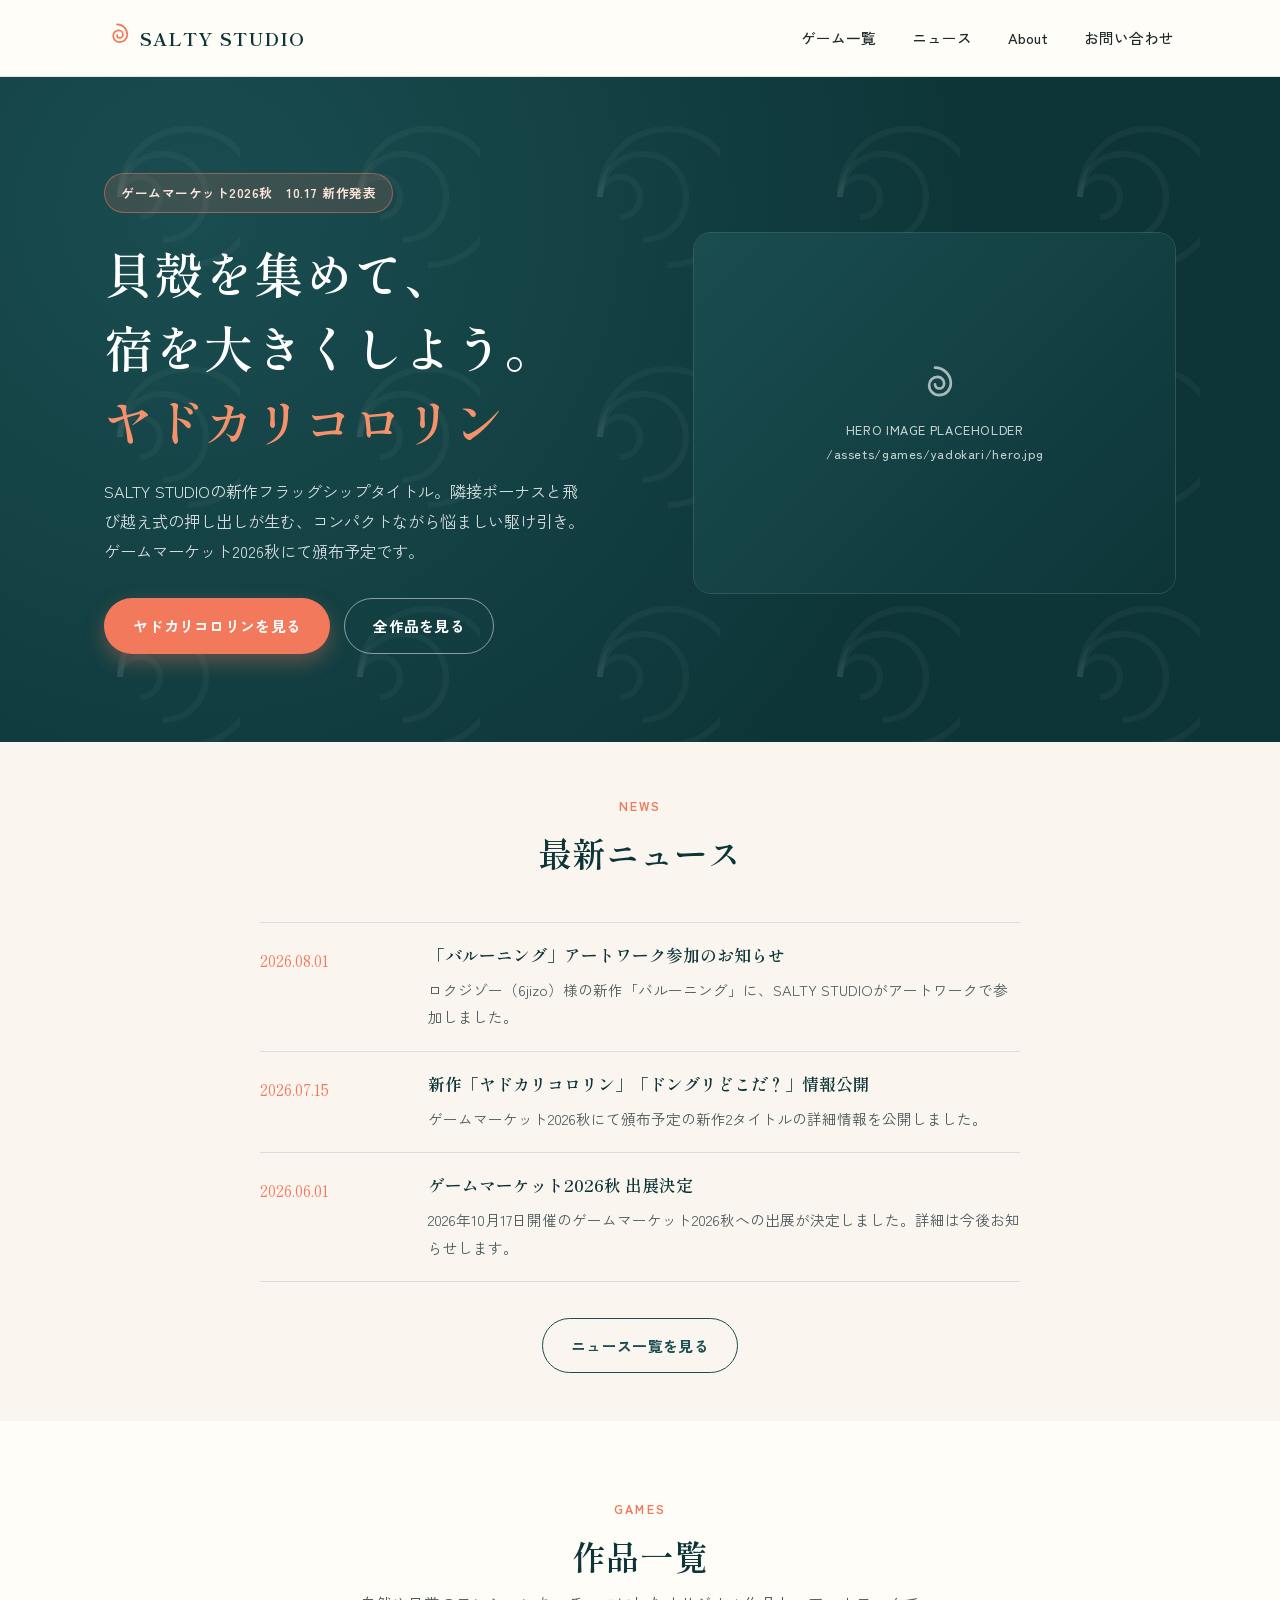
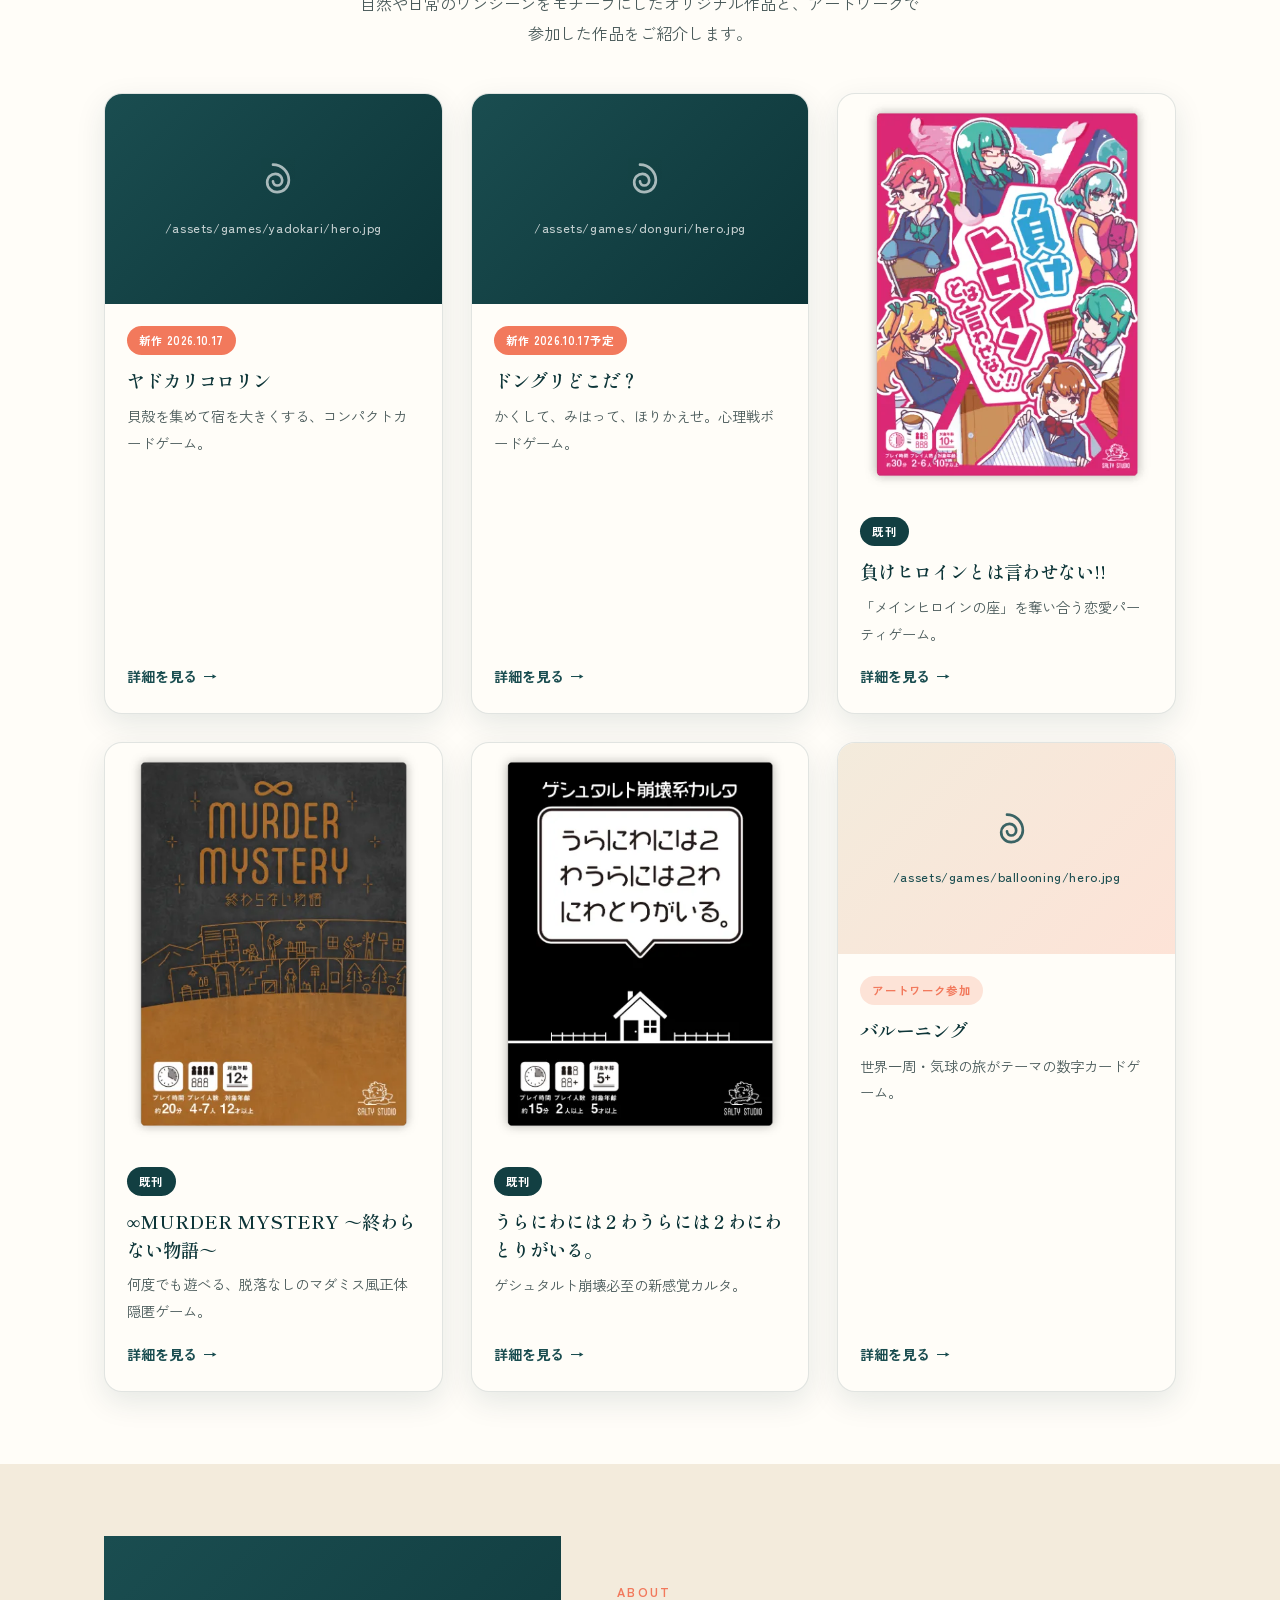
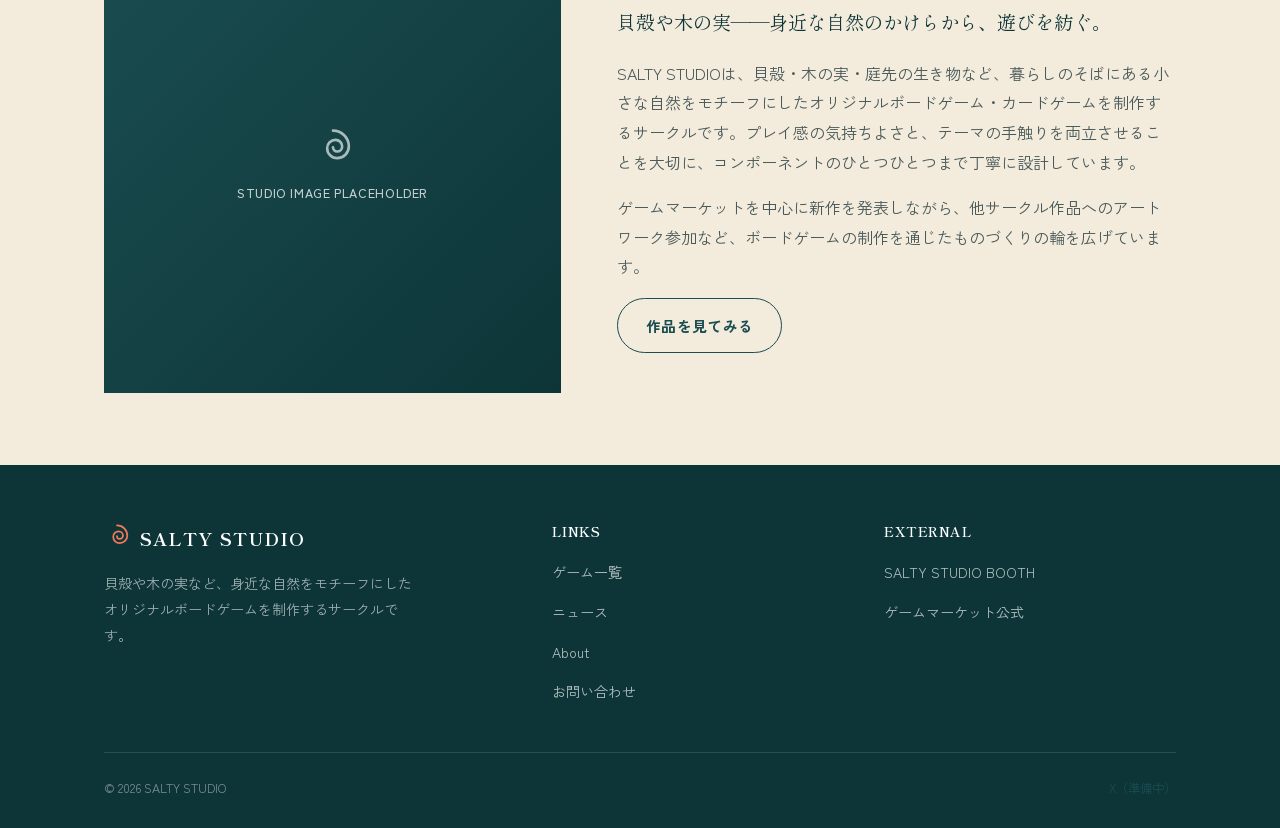
==== commit 79bb49a2: "Replace legacy-game placeholders with real content from old site Pulled copy, credits, component lis" ====
--- a/index.html
+++ b/index.html
@@ -139,45 +139,36 @@
 
         <a href="/games/make-heroine.html" class="game-card">
           <div class="card-media">
-            <div class="media-placeholder">
-              <span class="shell-spiral"><svg viewBox="0 0 48 48" fill="none" xmlns="http://www.w3.org/2000/svg"><path d="M24 8C34.5 8 43 16.5 43 27C43 34.7 36.7 41 29 41C22.4 41 17 35.6 17 29C17 23.5 21.5 19 27 19C31.4 19 35 22.6 35 27C35 30.3 32.3 33 29 33C26.2 33 24 30.8 24 28" stroke="currentColor" stroke-width="3.2" stroke-linecap="round"/></svg></span>
-              <span class="ph-label">/assets/games/make-heroine/thumb.jpg</span>
-            </div>
+            <img class="thumb-photo" src="/assets/games/make-heroine/thumb.webp" alt="負けヒロインとは言わせない!! パッケージ">
           </div>
           <div class="card-body">
             <div class="card-tags"><span class="tag tag-existing">既刊</span></div>
             <h3>負けヒロインとは言わせない!!</h3>
-            <p class="card-desc">最後まで諦めない者に勝機あり。既刊カードゲーム。</p>
+            <p class="card-desc">「メインヒロインの座」を奪い合う恋愛パーティゲーム。</p>
             <span class="card-link">詳細を見る</span>
           </div>
         </a>
 
         <a href="/games/murder-mystery.html" class="game-card">
           <div class="card-media">
-            <div class="media-placeholder">
-              <span class="shell-spiral"><svg viewBox="0 0 48 48" fill="none" xmlns="http://www.w3.org/2000/svg"><path d="M24 8C34.5 8 43 16.5 43 27C43 34.7 36.7 41 29 41C22.4 41 17 35.6 17 29C17 23.5 21.5 19 27 19C31.4 19 35 22.6 35 27C35 30.3 32.3 33 29 33C26.2 33 24 30.8 24 28" stroke="currentColor" stroke-width="3.2" stroke-linecap="round"/></svg></span>
-              <span class="ph-label">/assets/games/murder-mystery/thumb.jpg</span>
-            </div>
+            <img class="thumb-photo" src="/assets/games/murder-mystery/thumb.webp" alt="∞MURDER MYSTERY ～終わらない物語～ パッケージ">
           </div>
           <div class="card-body">
             <div class="card-tags"><span class="tag tag-existing">既刊</span></div>
-            <h3>ムゲンマーダーミステリー ～終わらない物語～</h3>
-            <p class="card-desc">何度でも遊べる、終わらないマーダーミステリー。</p>
+            <h3>∞MURDER MYSTERY ～終わらない物語～</h3>
+            <p class="card-desc">何度でも遊べる、脱落なしのマダミス風正体隠匿ゲーム。</p>
             <span class="card-link">詳細を見る</span>
           </div>
         </a>
 
         <a href="/games/karuta.html" class="game-card">
           <div class="card-media">
-            <div class="media-placeholder">
-              <span class="shell-spiral"><svg viewBox="0 0 48 48" fill="none" xmlns="http://www.w3.org/2000/svg"><path d="M24 8C34.5 8 43 16.5 43 27C43 34.7 36.7 41 29 41C22.4 41 17 35.6 17 29C17 23.5 21.5 19 27 19C31.4 19 35 22.6 35 27C35 30.3 32.3 33 29 33C26.2 33 24 30.8 24 28" stroke="currentColor" stroke-width="3.2" stroke-linecap="round"/></svg></span>
-              <span class="ph-label">/assets/games/karuta/thumb.jpg</span>
-            </div>
+            <img class="thumb-photo" src="/assets/games/karuta/thumb.webp" alt="うらにわには２わうらには２わにわとりがいる。 パッケージ">
           </div>
           <div class="card-body">
             <div class="card-tags"><span class="tag tag-existing">既刊</span></div>
-            <h3>うらにわには2わ うらには2わにわとりがいる。</h3>
-            <p class="card-desc">早口言葉のような題名の、既刊カルタ。</p>
+            <h3>うらにわには２わうらには２わにわとりがいる。</h3>
+            <p class="card-desc">ゲシュタルト崩壊必至の新感覚カルタ。</p>
             <span class="card-link">詳細を見る</span>
           </div>
         </a>
@@ -252,7 +243,7 @@
       <div class="footer-col">
         <h4>EXTERNAL</h4>
         <ul>
-          <li><a href="https://bodoge.hoobby.net/circles/" target="_blank" rel="noopener">ボドゲーマ</a></li>
+          <li><a href="https://saltystudio.booth.pm/" target="_blank" rel="noopener">SALTY STUDIO BOOTH</a></li>
           <li><a href="https://gamemarket.jp/" target="_blank" rel="noopener">ゲームマーケット公式</a></li>
         </ul>
       </div>
--- a/assets/css/style.css
+++ b/assets/css/style.css
@@ -388,6 +388,21 @@
   aspect-ratio: 1 / 1;
 }
 
+.game-photo {
+  width: 100%;
+  display: block;
+  border-radius: var(--radius-md);
+  object-fit: cover;
+  box-shadow: var(--shadow-card);
+}
+
+.thumb-photo {
+  width: 100%;
+  height: 100%;
+  display: block;
+  object-fit: cover;
+}
+
 /* ---------- カード ---------- */
 
 .card-grid {
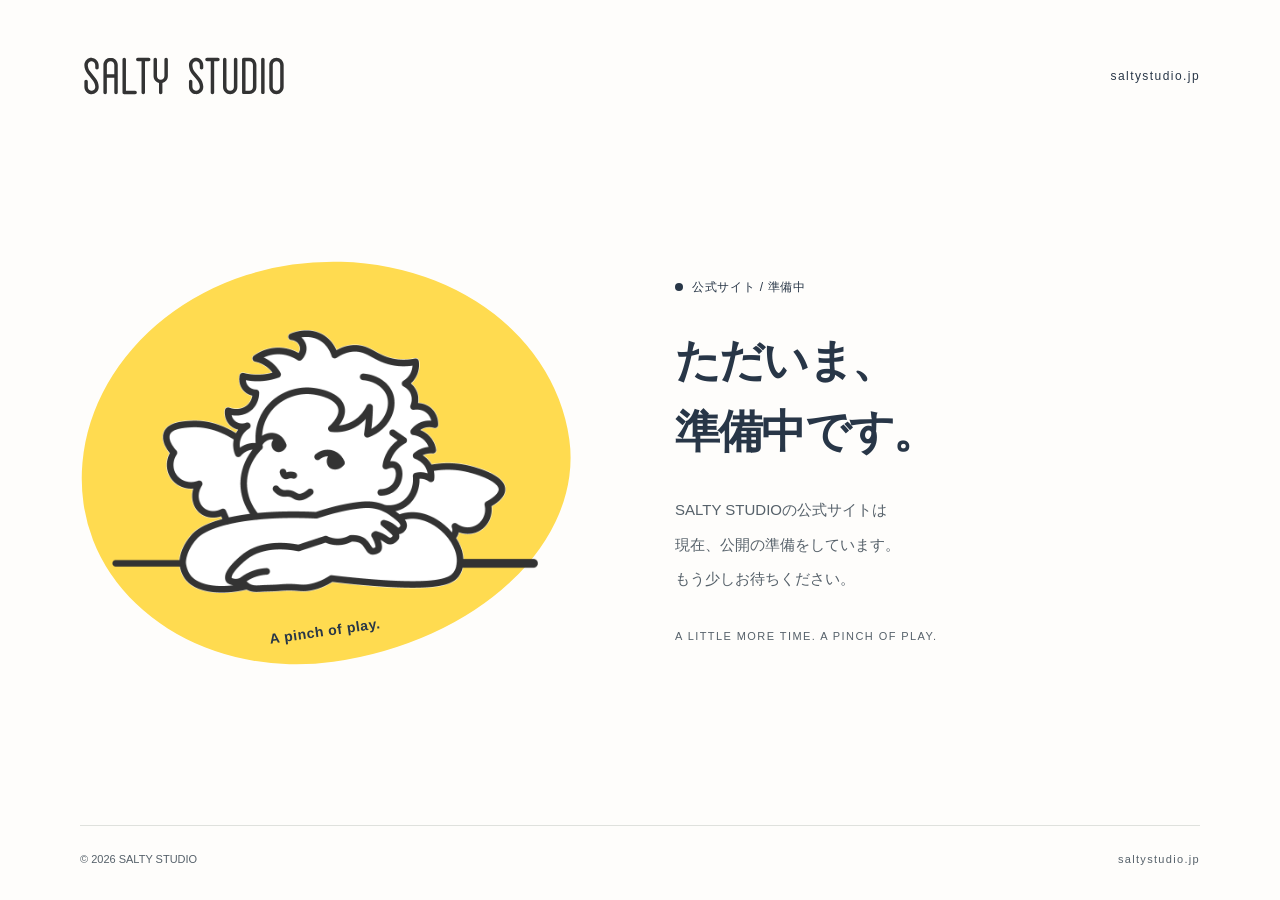
==== commit 0c7755b1: "Prepare isolated SALTY STUDIO coming-soon page Publish only a self-contained index.html, existing CN" ====
--- a/index.html
+++ b/index.html
@@ -1,261 +1,23 @@
 <!DOCTYPE html>
 <html lang="ja">
 <head>
-<meta charset="UTF-8">
-<meta name="viewport" content="width=device-width, initial-scale=1.0">
-<title>SALTY STUDIO | 貝殻とどんぐりのボードゲームサークル</title>
-<meta name="description" content="SALTY STUDIOは、貝殻や木の実など身近な自然をモチーフにしたオリジナルボードゲーム・カードゲームを制作するサークルです。新作『ヤドカリコロリン』『ドングリどこだ？』はゲームマーケット2026秋にて頒布予定。">
-<link rel="icon" href="data:image/svg+xml,%3Csvg xmlns='http://www.w3.org/2000/svg' viewBox='0 0 48 48'%3E%3Crect width='48' height='48' rx='10' fill='%230d3538'/%3E%3Cpath d='M24 8C34.5 8 43 16.5 43 27C43 34.7 36.7 41 29 41C22.4 41 17 35.6 17 29C17 23.5 21.5 19 27 19C31.4 19 35 22.6 35 27C35 30.3 32.3 33 29 33C26.2 33 24 30.8 24 28' stroke='%23f2795c' stroke-width='3.2' fill='none' stroke-linecap='round'/%3E%3C/svg%3E" type="image/svg+xml">
-<link rel="preconnect" href="https://fonts.googleapis.com">
-<link rel="preconnect" href="https://fonts.gstatic.com" crossorigin>
-<link href="https://fonts.googleapis.com/css2?family=Shippori+Mincho:wght@400;500;600;700&family=Zen+Kaku+Gothic+New:wght@400;500;700&display=swap" rel="stylesheet">
-<link rel="stylesheet" href="/assets/css/style.css">
+<meta charset="utf-8">
+<meta name="viewport" content="width=device-width,initial-scale=1">
+<title>SALTY STUDIO | ただいま準備中</title>
+<meta name="description" content="SALTY STUDIOの公式サイトは現在準備中です。公開まで、もう少しお待ちください。">
+<meta name="robots" content="noindex,nofollow">
+<link rel="canonical" href="https://saltystudio.jp/">
+<link rel="icon" href="[data-uri]">
+<style>
+:root{color-scheme:light;--paper:#fefdfb;--ink:#283647;--sun:#ffdb50;--quiet:#56616a}*{box-sizing:border-box}html{background:var(--paper);color:var(--ink);font-family:"Yu Gothic",YuGothic,"Hiragino Kaku Gothic ProN",Meiryo,sans-serif}body{margin:0;min-height:100svh;display:flex;flex-direction:column}img{display:block;max-width:100%}.wrap{width:min(1120px,calc(100% - 96px));margin-inline:auto}header{display:flex;align-items:center;justify-content:space-between;padding-top:28px}.wordmark{width:208px;height:96px;object-fit:contain}.domain{font-size:12px;letter-spacing:.12em}main{flex:1;display:grid;grid-template-columns:1fr 1fr;gap:70px;align-items:center;padding-block:42px 68px}.illustration{position:relative;width:100%;max-width:490px;aspect-ratio:1.13;display:grid;place-items:center;isolation:isolate}.illustration:before{content:"";position:absolute;inset:4% 0;border-radius:49% 51% 54% 46%/52% 53% 47% 48%;background:var(--sun);transform:rotate(-8deg);z-index:-1}.mascot{width:87%;height:auto}.pinch{position:absolute;bottom:9%;font-size:14px;font-weight:700;letter-spacing:.04em;transform:rotate(-8deg)}.status{display:inline-flex;align-items:center;gap:9px;font-size:12px;line-height:1.5;letter-spacing:.06em;margin:0 0 29px}.status:before{content:"";width:8px;height:8px;border-radius:50%;background:var(--ink)}h1{font-size:clamp(32px,3.5vw,47px);font-weight:700;line-height:1.6;letter-spacing:-.04em;margin:0 0 25px}.message{font-size:15px;line-height:2.3;margin:0;color:var(--quiet)}.english{font-size:11px;letter-spacing:.13em;line-height:1.8;margin:30px 0 0;color:var(--quiet)}footer{display:flex;align-items:center;justify-content:space-between;gap:20px;padding-block:24px 30px;border-top:1px solid #dfe1dd;font-size:11px;line-height:1.8;color:var(--quiet)}footer p{margin:0}.footer-domain{letter-spacing:.12em}@media(max-width:760px){.wrap{width:calc(100% - 56px)}header{padding-top:12px}.wordmark{width:176px;height:80px}.domain{display:none}main{grid-template-columns:1fr;gap:28px;padding-block:12px 36px}.illustration{width:min(100%,340px);justify-self:center}.pinch{font-size:12px}.copy{text-align:center}.status{font-size:11px;margin-bottom:15px}h1{font-size:32px;line-height:1.55;margin-bottom:19px}.message{font-size:13px;line-height:2.1}.english{margin-top:22px;font-size:10px}footer{padding-block:20px 24px;font-size:10px;gap:12px}}@media(max-width:359px){.wrap{width:calc(100% - 40px)}.wordmark{width:160px;height:70px}main{gap:22px}h1{font-size:29px}.message{font-size:12px}.pinch{bottom:8%}}
+</style>
 </head>
 <body>
-
-<header class="site-header">
-  <div class="wrap">
-    <a href="/" class="site-logo">
-      <span class="shell-spiral">
-        <svg viewBox="0 0 48 48" fill="none" xmlns="http://www.w3.org/2000/svg" style="color:#f2795c">
-          <path d="M24 8C34.5 8 43 16.5 43 27C43 34.7 36.7 41 29 41C22.4 41 17 35.6 17 29C17 23.5 21.5 19 27 19C31.4 19 35 22.6 35 27C35 30.3 32.3 33 29 33C26.2 33 24 30.8 24 28" stroke="currentColor" stroke-width="3.2" stroke-linecap="round"/>
-        </svg>
-      </span>
-      SALTY STUDIO
-    </a>
-    <nav class="site-nav" aria-label="メインナビゲーション">
-      <ul>
-        <li><a href="/games/">ゲーム一覧</a></li>
-        <li><a href="/news/">ニュース</a></li>
-        <li><a href="/#about">About</a></li>
-        <li><a href="/contact/">お問い合わせ</a></li>
-      </ul>
-    </nav>
-  </div>
-</header>
-
-<main>
-
-  <!-- ヒーロー -->
-  <section class="hero bg-shell-motif">
-    <div class="wrap">
-      <div class="hero-copy">
-        <span class="hero-badge">ゲームマーケット2026秋　10.17 新作発表</span>
-        <h1>貝殻を集めて、<br>宿を大きくしよう。<br><span class="accent">ヤドカリコロリン</span></h1>
-        <p class="hero-lead">SALTY STUDIOの新作フラッグシップタイトル。隣接ボーナスと飛び越え式の押し出しが生む、コンパクトながら悩ましい駆け引き。ゲームマーケット2026秋にて頒布予定です。</p>
-        <div class="hero-actions">
-          <a href="/games/yadokari.html" class="btn btn-primary">ヤドカリコロリンを見る</a>
-          <a href="/games/" class="btn btn-outline">全作品を見る</a>
-        </div>
-      </div>
-      <div class="hero-visual">
-        <div class="media-placeholder">
-          <span class="shell-spiral">
-            <svg viewBox="0 0 48 48" fill="none" xmlns="http://www.w3.org/2000/svg">
-              <path d="M24 8C34.5 8 43 16.5 43 27C43 34.7 36.7 41 29 41C22.4 41 17 35.6 17 29C17 23.5 21.5 19 27 19C31.4 19 35 22.6 35 27C35 30.3 32.3 33 29 33C26.2 33 24 30.8 24 28" stroke="currentColor" stroke-width="3.2" stroke-linecap="round"/>
-            </svg>
-          </span>
-          <span class="ph-label">HERO IMAGE PLACEHOLDER<br>/assets/games/yadokari/hero.jpg</span>
-        </div>
-      </div>
-    </div>
-  </section>
-
-  <!-- 最新ニュース抜粋 -->
-  <section class="section section--tight">
-    <div class="wrap">
-      <div class="section-head">
-        <span class="eyebrow">NEWS</span>
-        <h2>最新ニュース</h2>
-      </div>
-      <div class="news-list news-excerpt-list" style="max-width:760px;margin:0 auto;">
-        <div class="news-item">
-          <time datetime="2026-08-01">2026.08.01</time>
-          <div>
-            <h3>「バルーニング」アートワーク参加のお知らせ</h3>
-            <p>ロクジゾー（6jizo）様の新作「バルーニング」に、SALTY STUDIOがアートワークで参加しました。</p>
-          </div>
-        </div>
-        <div class="news-item">
-          <time datetime="2026-07-15">2026.07.15</time>
-          <div>
-            <h3>新作「ヤドカリコロリン」「ドングリどこだ？」情報公開</h3>
-            <p>ゲームマーケット2026秋にて頒布予定の新作2タイトルの詳細情報を公開しました。</p>
-          </div>
-        </div>
-        <div class="news-item">
-          <time datetime="2026-06-01">2026.06.01</time>
-          <div>
-            <h3>ゲームマーケット2026秋 出展決定</h3>
-            <p>2026年10月17日開催のゲームマーケット2026秋への出展が決定しました。詳細は今後お知らせします。</p>
-          </div>
-        </div>
-      </div>
-      <div class="news-more">
-        <a href="/news/" class="btn btn-ghost">ニュース一覧を見る</a>
-      </div>
-    </div>
-  </section>
-
-  <!-- 全作品への導線 -->
-  <section class="section" style="background:var(--color-cream);">
-    <div class="wrap">
-      <div class="section-head">
-        <span class="eyebrow">GAMES</span>
-        <h2>作品一覧</h2>
-        <p>自然や日常のワンシーンをモチーフにしたオリジナル作品と、アートワークで参加した作品をご紹介します。</p>
-      </div>
-      <div class="card-grid">
-
-        <a href="/games/yadokari.html" class="game-card">
-          <div class="card-media">
-            <div class="media-placeholder">
-              <span class="shell-spiral"><svg viewBox="0 0 48 48" fill="none" xmlns="http://www.w3.org/2000/svg"><path d="M24 8C34.5 8 43 16.5 43 27C43 34.7 36.7 41 29 41C22.4 41 17 35.6 17 29C17 23.5 21.5 19 27 19C31.4 19 35 22.6 35 27C35 30.3 32.3 33 29 33C26.2 33 24 30.8 24 28" stroke="currentColor" stroke-width="3.2" stroke-linecap="round"/></svg></span>
-              <span class="ph-label">/assets/games/yadokari/hero.jpg</span>
-            </div>
-          </div>
-          <div class="card-body">
-            <div class="card-tags"><span class="tag tag-new">新作 2026.10.17</span></div>
-            <h3>ヤドカリコロリン</h3>
-            <p class="card-desc">貝殻を集めて宿を大きくする、コンパクトカードゲーム。</p>
-            <span class="card-link">詳細を見る</span>
-          </div>
-        </a>
-
-        <a href="/games/donguri.html" class="game-card">
-          <div class="card-media">
-            <div class="media-placeholder">
-              <span class="shell-spiral"><svg viewBox="0 0 48 48" fill="none" xmlns="http://www.w3.org/2000/svg"><path d="M24 8C34.5 8 43 16.5 43 27C43 34.7 36.7 41 29 41C22.4 41 17 35.6 17 29C17 23.5 21.5 19 27 19C31.4 19 35 22.6 35 27C35 30.3 32.3 33 29 33C26.2 33 24 30.8 24 28" stroke="currentColor" stroke-width="3.2" stroke-linecap="round"/></svg></span>
-              <span class="ph-label">/assets/games/donguri/hero.jpg</span>
-            </div>
-          </div>
-          <div class="card-body">
-            <div class="card-tags"><span class="tag tag-new">新作 2026.10.17予定</span></div>
-            <h3>ドングリどこだ？</h3>
-            <p class="card-desc">かくして、みはって、ほりかえせ。心理戦ボードゲーム。</p>
-            <span class="card-link">詳細を見る</span>
-          </div>
-        </a>
-
-        <a href="/games/make-heroine.html" class="game-card">
-          <div class="card-media">
-            <img class="thumb-photo" src="/assets/games/make-heroine/thumb.webp" alt="負けヒロインとは言わせない!! パッケージ">
-          </div>
-          <div class="card-body">
-            <div class="card-tags"><span class="tag tag-existing">既刊</span></div>
-            <h3>負けヒロインとは言わせない!!</h3>
-            <p class="card-desc">「メインヒロインの座」を奪い合う恋愛パーティゲーム。</p>
-            <span class="card-link">詳細を見る</span>
-          </div>
-        </a>
-
-        <a href="/games/murder-mystery.html" class="game-card">
-          <div class="card-media">
-            <img class="thumb-photo" src="/assets/games/murder-mystery/thumb.webp" alt="∞MURDER MYSTERY ～終わらない物語～ パッケージ">
-          </div>
-          <div class="card-body">
-            <div class="card-tags"><span class="tag tag-existing">既刊</span></div>
-            <h3>∞MURDER MYSTERY ～終わらない物語～</h3>
-            <p class="card-desc">何度でも遊べる、脱落なしのマダミス風正体隠匿ゲーム。</p>
-            <span class="card-link">詳細を見る</span>
-          </div>
-        </a>
-
-        <a href="/games/karuta.html" class="game-card">
-          <div class="card-media">
-            <img class="thumb-photo" src="/assets/games/karuta/thumb.webp" alt="うらにわには２わうらには２わにわとりがいる。 パッケージ">
-          </div>
-          <div class="card-body">
-            <div class="card-tags"><span class="tag tag-existing">既刊</span></div>
-            <h3>うらにわには２わうらには２わにわとりがいる。</h3>
-            <p class="card-desc">ゲシュタルト崩壊必至の新感覚カルタ。</p>
-            <span class="card-link">詳細を見る</span>
-          </div>
-        </a>
-
-        <a href="/games/ballooning.html" class="game-card">
-          <div class="card-media">
-            <div class="media-placeholder is-light">
-              <span class="shell-spiral"><svg viewBox="0 0 48 48" fill="none" xmlns="http://www.w3.org/2000/svg"><path d="M24 8C34.5 8 43 16.5 43 27C43 34.7 36.7 41 29 41C22.4 41 17 35.6 17 29C17 23.5 21.5 19 27 19C31.4 19 35 22.6 35 27C35 30.3 32.3 33 29 33C26.2 33 24 30.8 24 28" stroke="currentColor" stroke-width="3.2" stroke-linecap="round"/></svg></span>
-              <span class="ph-label">/assets/games/ballooning/hero.jpg</span>
-            </div>
-          </div>
-          <div class="card-body">
-            <div class="card-tags"><span class="tag tag-art">アートワーク参加</span></div>
-            <h3>バルーニング</h3>
-            <p class="card-desc">世界一周・気球の旅がテーマの数字カードゲーム。</p>
-            <span class="card-link">詳細を見る</span>
-          </div>
-        </a>
-
-      </div>
-    </div>
-  </section>
-
-  <!-- About -->
-  <section id="about" class="section about-section">
-    <div class="wrap about-grid">
-      <div class="about-visual">
-        <div class="media-placeholder ratio-1-1">
-          <span class="shell-spiral">
-            <svg viewBox="0 0 48 48" fill="none" xmlns="http://www.w3.org/2000/svg">
-              <path d="M24 8C34.5 8 43 16.5 43 27C43 34.7 36.7 41 29 41C22.4 41 17 35.6 17 29C17 23.5 21.5 19 27 19C31.4 19 35 22.6 35 27C35 30.3 32.3 33 29 33C26.2 33 24 30.8 24 28" stroke="currentColor" stroke-width="3.2" stroke-linecap="round"/>
-            </svg>
-          </span>
-          <span class="ph-label">STUDIO IMAGE PLACEHOLDER</span>
-        </div>
-      </div>
-      <div class="about-copy">
-        <span class="eyebrow" style="color:var(--color-coral-500);font-weight:700;font-size:0.78rem;letter-spacing:0.18em;">ABOUT</span>
-        <p class="lead">貝殻や木の実——身近な自然のかけらから、遊びを紡ぐ。</p>
-        <p>SALTY STUDIOは、貝殻・木の実・庭先の生き物など、暮らしのそばにある小さな自然をモチーフにしたオリジナルボードゲーム・カードゲームを制作するサークルです。プレイ感の気持ちよさと、テーマの手触りを両立させることを大切に、コンポーネントのひとつひとつまで丁寧に設計しています。</p>
-        <p>ゲームマーケットを中心に新作を発表しながら、他サークル作品へのアートワーク参加など、ボードゲームの制作を通じたものづくりの輪を広げています。</p>
-        <a href="/games/" class="btn btn-ghost">作品を見てみる</a>
-      </div>
-    </div>
-  </section>
-
+<header class="wrap"><img class="wordmark" src="[data-uri]" alt="SALTY STUDIO" width="130" height="60"><span class="domain">saltystudio.jp</span></header>
+<main class="wrap">
+<div class="illustration"><img class="mascot" src="[data-uri]" alt="SALTY STUDIOのマスコット" width="974" height="600"><span class="pinch" lang="en">A pinch of play.</span></div>
+<div class="copy"><p class="status">公式サイト / 準備中</p><h1>ただいま、<br>準備中です。</h1><p class="message">SALTY STUDIOの公式サイトは<br>現在、公開の準備をしています。<br>もう少しお待ちください。</p><p class="english" lang="en">A LITTLE MORE TIME. A PINCH OF PLAY.</p></div>
 </main>
-
-<footer class="site-footer">
-  <div class="wrap">
-    <div class="footer-grid">
-      <div class="footer-brand">
-        <a href="/" class="site-logo">
-          <span class="shell-spiral">
-            <svg viewBox="0 0 48 48" fill="none" xmlns="http://www.w3.org/2000/svg" style="color:#f2795c">
-              <path d="M24 8C34.5 8 43 16.5 43 27C43 34.7 36.7 41 29 41C22.4 41 17 35.6 17 29C17 23.5 21.5 19 27 19C31.4 19 35 22.6 35 27C35 30.3 32.3 33 29 33C26.2 33 24 30.8 24 28" stroke="currentColor" stroke-width="3.2" stroke-linecap="round"/>
-            </svg>
-          </span>
-          SALTY STUDIO
-        </a>
-        <p>貝殻や木の実など、身近な自然をモチーフにしたオリジナルボードゲームを制作するサークルです。</p>
-      </div>
-      <div class="footer-col">
-        <h4>LINKS</h4>
-        <ul>
-          <li><a href="/games/">ゲーム一覧</a></li>
-          <li><a href="/news/">ニュース</a></li>
-          <li><a href="/#about">About</a></li>
-          <li><a href="/contact/">お問い合わせ</a></li>
-        </ul>
-      </div>
-      <div class="footer-col">
-        <h4>EXTERNAL</h4>
-        <ul>
-          <li><a href="https://saltystudio.booth.pm/" target="_blank" rel="noopener">SALTY STUDIO BOOTH</a></li>
-          <li><a href="https://gamemarket.jp/" target="_blank" rel="noopener">ゲームマーケット公式</a></li>
-        </ul>
-      </div>
-    </div>
-    <div class="footer-bottom">
-      <span>&copy; 2026 SALTY STUDIO</span>
-      <div class="sns-links">
-        <a href="#" aria-label="X（Twitter）※準備中">X（準備中）</a>
-      </div>
-    </div>
-  </div>
-</footer>
-
+<footer class="wrap"><p>© 2026 SALTY STUDIO</p><p class="footer-domain">saltystudio.jp</p></footer>
 </body>
 </html>
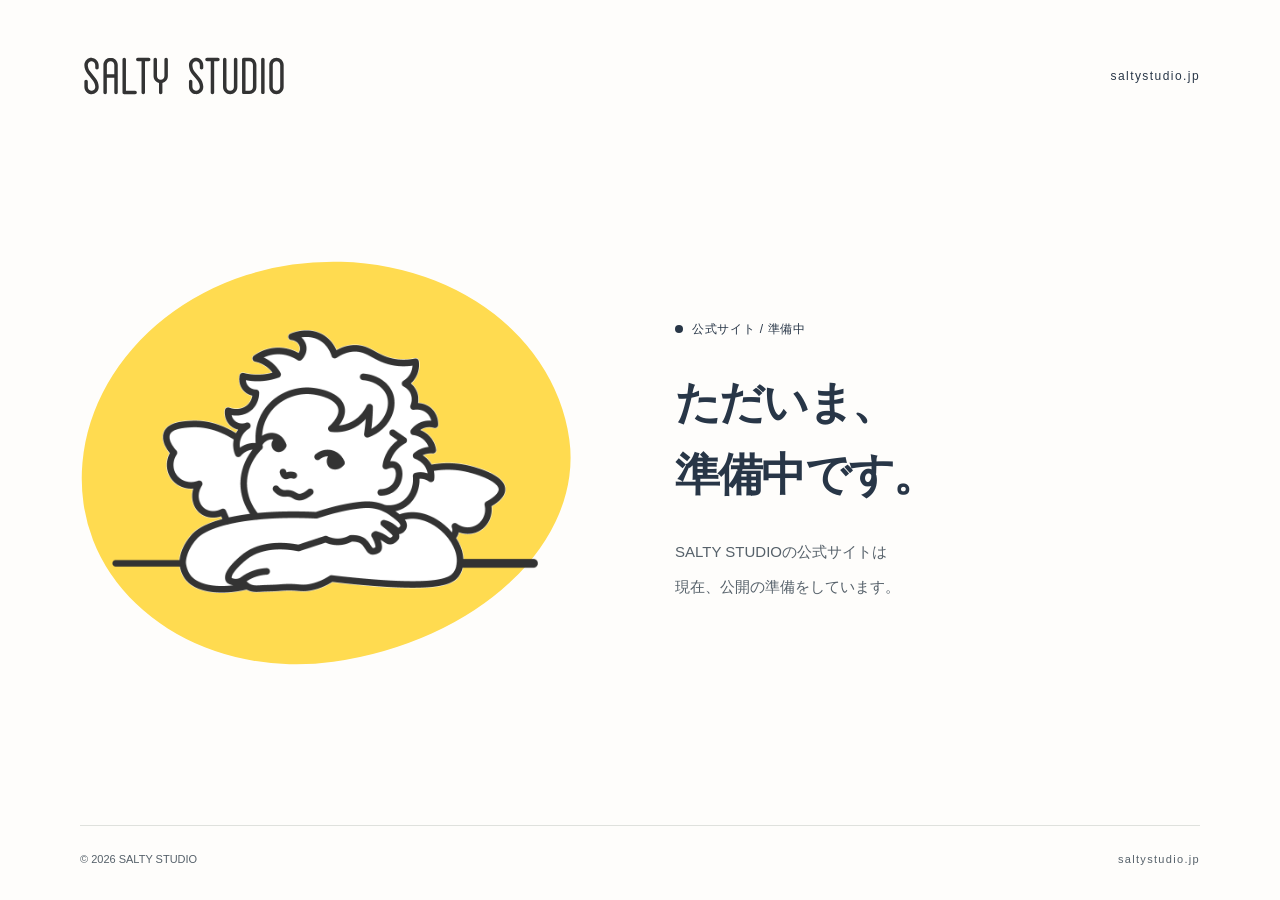
==== commit 6a737e8d: "Remove decorative copy from coming-soon page Keep the studio identity and factual preparation notice" ====
--- a/index.html
+++ b/index.html
@@ -4,19 +4,19 @@
 <meta charset="utf-8">
 <meta name="viewport" content="width=device-width,initial-scale=1">
 <title>SALTY STUDIO | ただいま準備中</title>
-<meta name="description" content="SALTY STUDIOの公式サイトは現在準備中です。公開まで、もう少しお待ちください。">
+<meta name="description" content="SALTY STUDIOの公式サイトは現在準備中です。">
 <meta name="robots" content="noindex,nofollow">
 <link rel="canonical" href="https://saltystudio.jp/">
 <link rel="icon" href="[data-uri]">
 <style>
-:root{color-scheme:light;--paper:#fefdfb;--ink:#283647;--sun:#ffdb50;--quiet:#56616a}*{box-sizing:border-box}html{background:var(--paper);color:var(--ink);font-family:"Yu Gothic",YuGothic,"Hiragino Kaku Gothic ProN",Meiryo,sans-serif}body{margin:0;min-height:100svh;display:flex;flex-direction:column}img{display:block;max-width:100%}.wrap{width:min(1120px,calc(100% - 96px));margin-inline:auto}header{display:flex;align-items:center;justify-content:space-between;padding-top:28px}.wordmark{width:208px;height:96px;object-fit:contain}.domain{font-size:12px;letter-spacing:.12em}main{flex:1;display:grid;grid-template-columns:1fr 1fr;gap:70px;align-items:center;padding-block:42px 68px}.illustration{position:relative;width:100%;max-width:490px;aspect-ratio:1.13;display:grid;place-items:center;isolation:isolate}.illustration:before{content:"";position:absolute;inset:4% 0;border-radius:49% 51% 54% 46%/52% 53% 47% 48%;background:var(--sun);transform:rotate(-8deg);z-index:-1}.mascot{width:87%;height:auto}.pinch{position:absolute;bottom:9%;font-size:14px;font-weight:700;letter-spacing:.04em;transform:rotate(-8deg)}.status{display:inline-flex;align-items:center;gap:9px;font-size:12px;line-height:1.5;letter-spacing:.06em;margin:0 0 29px}.status:before{content:"";width:8px;height:8px;border-radius:50%;background:var(--ink)}h1{font-size:clamp(32px,3.5vw,47px);font-weight:700;line-height:1.6;letter-spacing:-.04em;margin:0 0 25px}.message{font-size:15px;line-height:2.3;margin:0;color:var(--quiet)}.english{font-size:11px;letter-spacing:.13em;line-height:1.8;margin:30px 0 0;color:var(--quiet)}footer{display:flex;align-items:center;justify-content:space-between;gap:20px;padding-block:24px 30px;border-top:1px solid #dfe1dd;font-size:11px;line-height:1.8;color:var(--quiet)}footer p{margin:0}.footer-domain{letter-spacing:.12em}@media(max-width:760px){.wrap{width:calc(100% - 56px)}header{padding-top:12px}.wordmark{width:176px;height:80px}.domain{display:none}main{grid-template-columns:1fr;gap:28px;padding-block:12px 36px}.illustration{width:min(100%,340px);justify-self:center}.pinch{font-size:12px}.copy{text-align:center}.status{font-size:11px;margin-bottom:15px}h1{font-size:32px;line-height:1.55;margin-bottom:19px}.message{font-size:13px;line-height:2.1}.english{margin-top:22px;font-size:10px}footer{padding-block:20px 24px;font-size:10px;gap:12px}}@media(max-width:359px){.wrap{width:calc(100% - 40px)}.wordmark{width:160px;height:70px}main{gap:22px}h1{font-size:29px}.message{font-size:12px}.pinch{bottom:8%}}
+:root{color-scheme:light;--paper:#fefdfb;--ink:#283647;--sun:#ffdb50;--quiet:#56616a}*{box-sizing:border-box}html{background:var(--paper);color:var(--ink);font-family:"Yu Gothic",YuGothic,"Hiragino Kaku Gothic ProN",Meiryo,sans-serif}body{margin:0;min-height:100svh;display:flex;flex-direction:column}img{display:block;max-width:100%}.wrap{width:min(1120px,calc(100% - 96px));margin-inline:auto}header{display:flex;align-items:center;justify-content:space-between;padding-top:28px}.wordmark{width:208px;height:96px;object-fit:contain}.domain{font-size:12px;letter-spacing:.12em}main{flex:1;display:grid;grid-template-columns:1fr 1fr;gap:70px;align-items:center;padding-block:42px 68px}.illustration{position:relative;width:100%;max-width:490px;aspect-ratio:1.13;display:grid;place-items:center;isolation:isolate}.illustration:before{content:"";position:absolute;inset:4% 0;border-radius:49% 51% 54% 46%/52% 53% 47% 48%;background:var(--sun);transform:rotate(-8deg);z-index:-1}.mascot{width:87%;height:auto}.status{display:inline-flex;align-items:center;gap:9px;font-size:12px;line-height:1.5;letter-spacing:.06em;margin:0 0 29px}.status:before{content:"";width:8px;height:8px;border-radius:50%;background:var(--ink)}h1{font-size:clamp(32px,3.5vw,47px);font-weight:700;line-height:1.6;letter-spacing:-.04em;margin:0 0 25px}.message{font-size:15px;line-height:2.3;margin:0;color:var(--quiet)}footer{display:flex;align-items:center;justify-content:space-between;gap:20px;padding-block:24px 30px;border-top:1px solid #dfe1dd;font-size:11px;line-height:1.8;color:var(--quiet)}footer p{margin:0}.footer-domain{letter-spacing:.12em}@media(max-width:760px){.wrap{width:calc(100% - 56px)}header{padding-top:12px}.wordmark{width:176px;height:80px}.domain{display:none}main{grid-template-columns:1fr;gap:28px;padding-block:12px 36px}.illustration{width:min(100%,340px);justify-self:center}.copy{text-align:center}.status{font-size:11px;margin-bottom:15px}h1{font-size:32px;line-height:1.55;margin-bottom:19px}.message{font-size:13px;line-height:2.1}footer{padding-block:20px 24px;font-size:10px;gap:12px}}@media(max-width:359px){.wrap{width:calc(100% - 40px)}.wordmark{width:160px;height:70px}main{gap:22px}h1{font-size:29px}.message{font-size:12px}}
 </style>
 </head>
 <body>
 <header class="wrap"><img class="wordmark" src="[data-uri]" alt="SALTY STUDIO" width="130" height="60"><span class="domain">saltystudio.jp</span></header>
 <main class="wrap">
-<div class="illustration"><img class="mascot" src="[data-uri]" alt="SALTY STUDIOのマスコット" width="974" height="600"><span class="pinch" lang="en">A pinch of play.</span></div>
-<div class="copy"><p class="status">公式サイト / 準備中</p><h1>ただいま、<br>準備中です。</h1><p class="message">SALTY STUDIOの公式サイトは<br>現在、公開の準備をしています。<br>もう少しお待ちください。</p><p class="english" lang="en">A LITTLE MORE TIME. A PINCH OF PLAY.</p></div>
+<div class="illustration"><img class="mascot" src="[data-uri]" alt="SALTY STUDIOのマスコット" width="974" height="600"></div>
+<div class="copy"><p class="status">公式サイト / 準備中</p><h1>ただいま、<br>準備中です。</h1><p class="message">SALTY STUDIOの公式サイトは<br>現在、公開の準備をしています。</p></div>
 </main>
 <footer class="wrap"><p>© 2026 SALTY STUDIO</p><p class="footer-domain">saltystudio.jp</p></footer>
 </body>
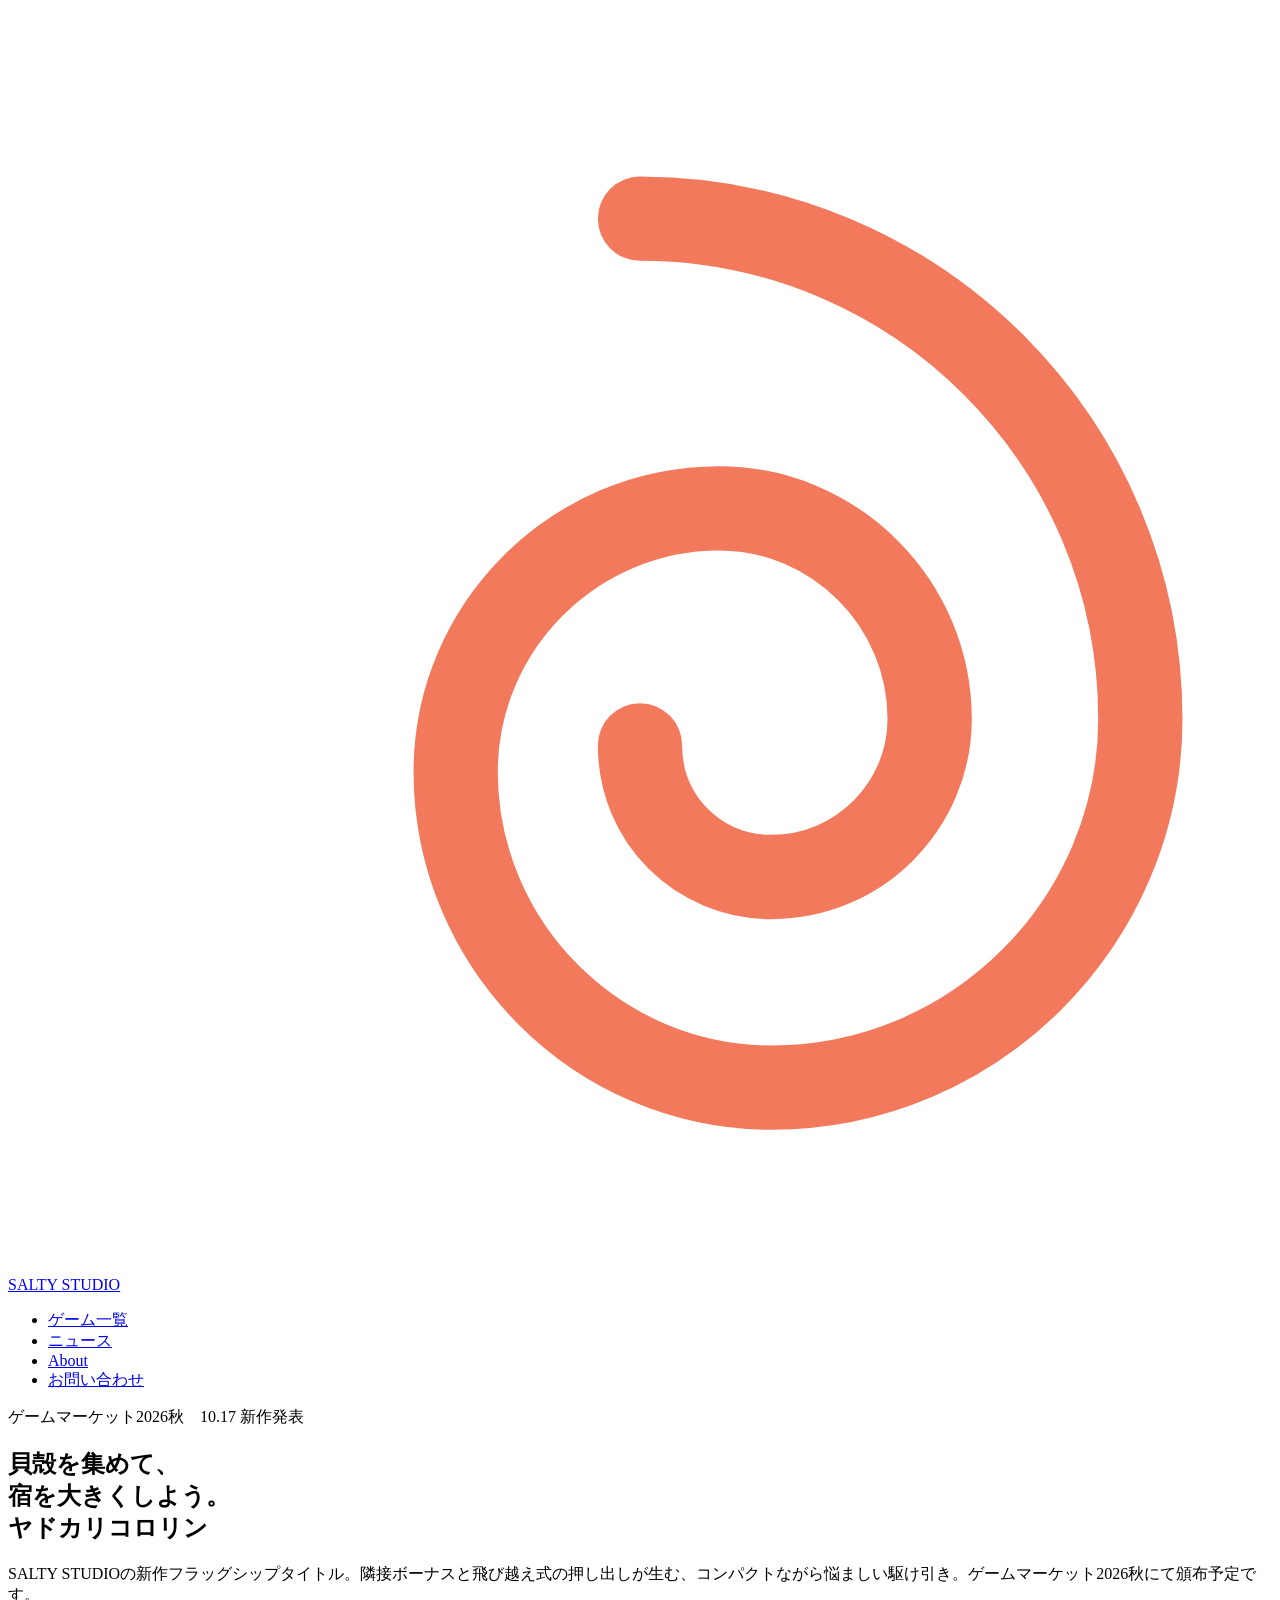
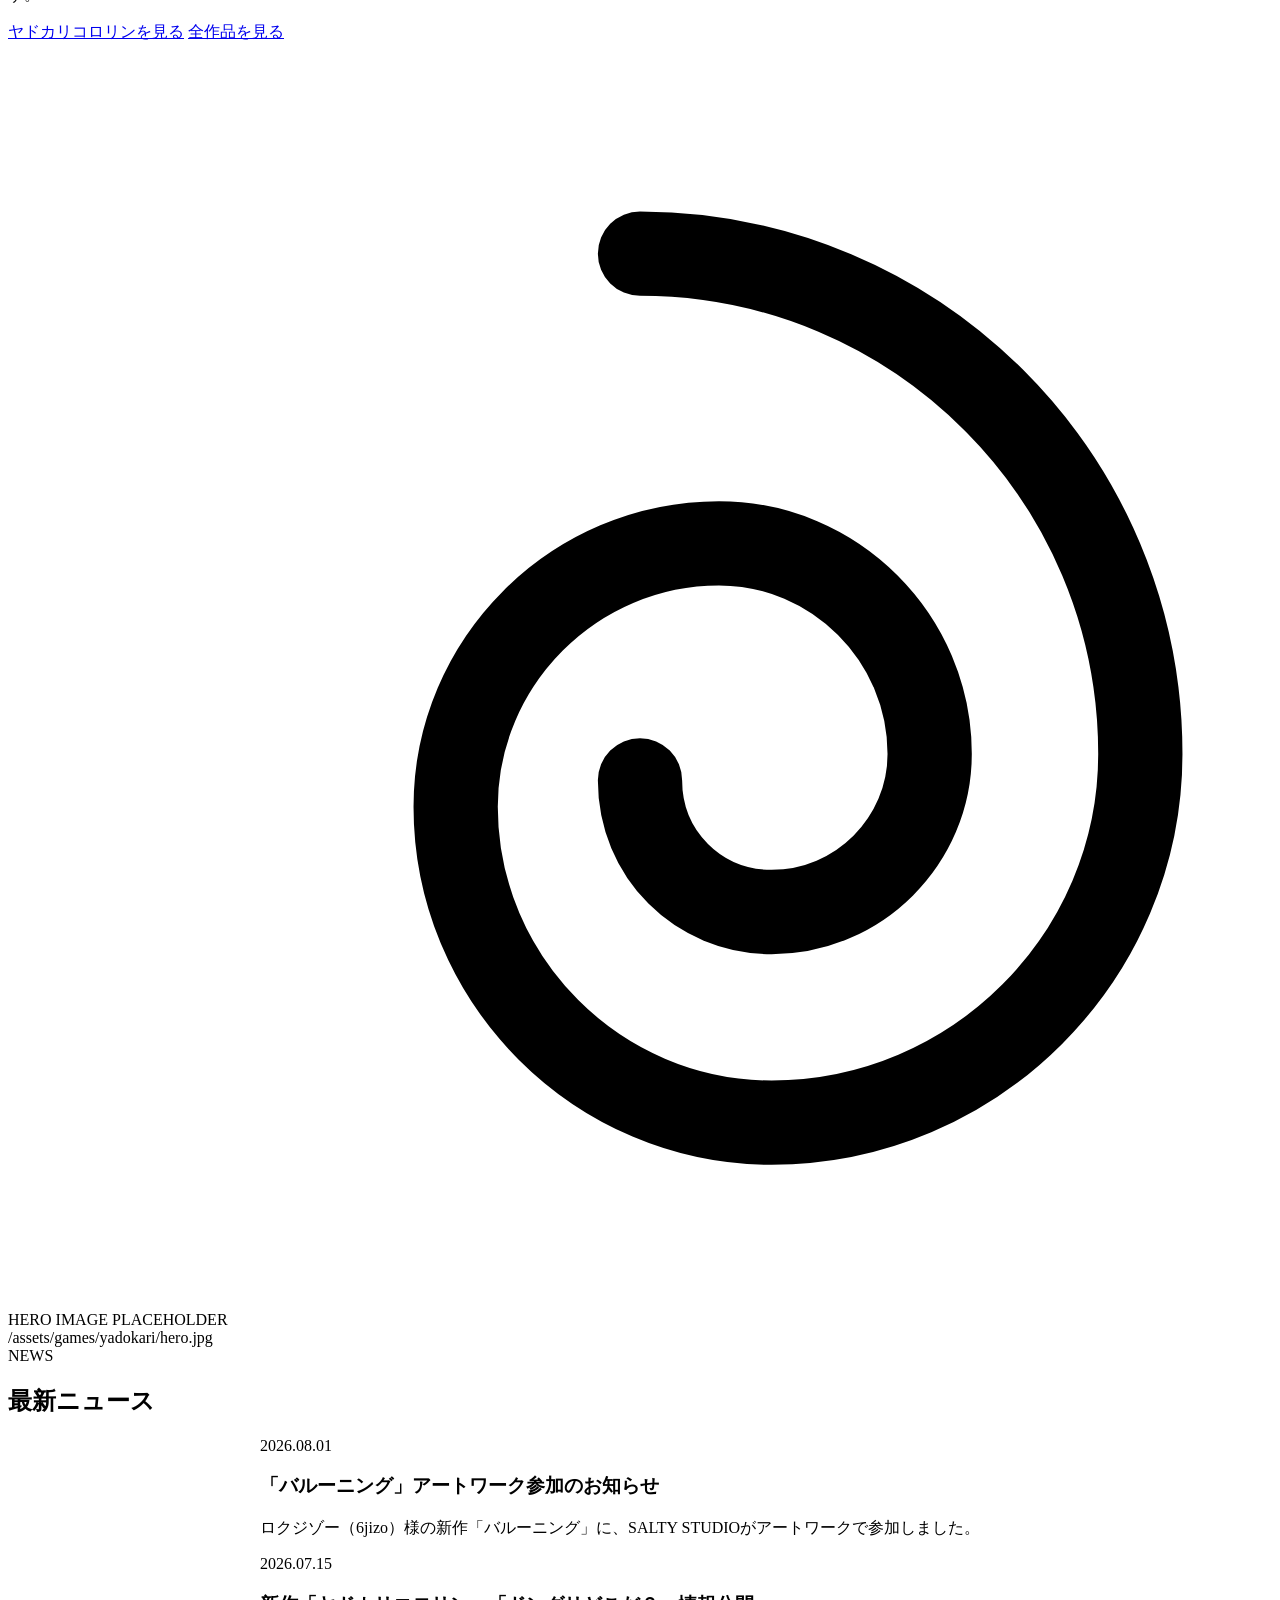
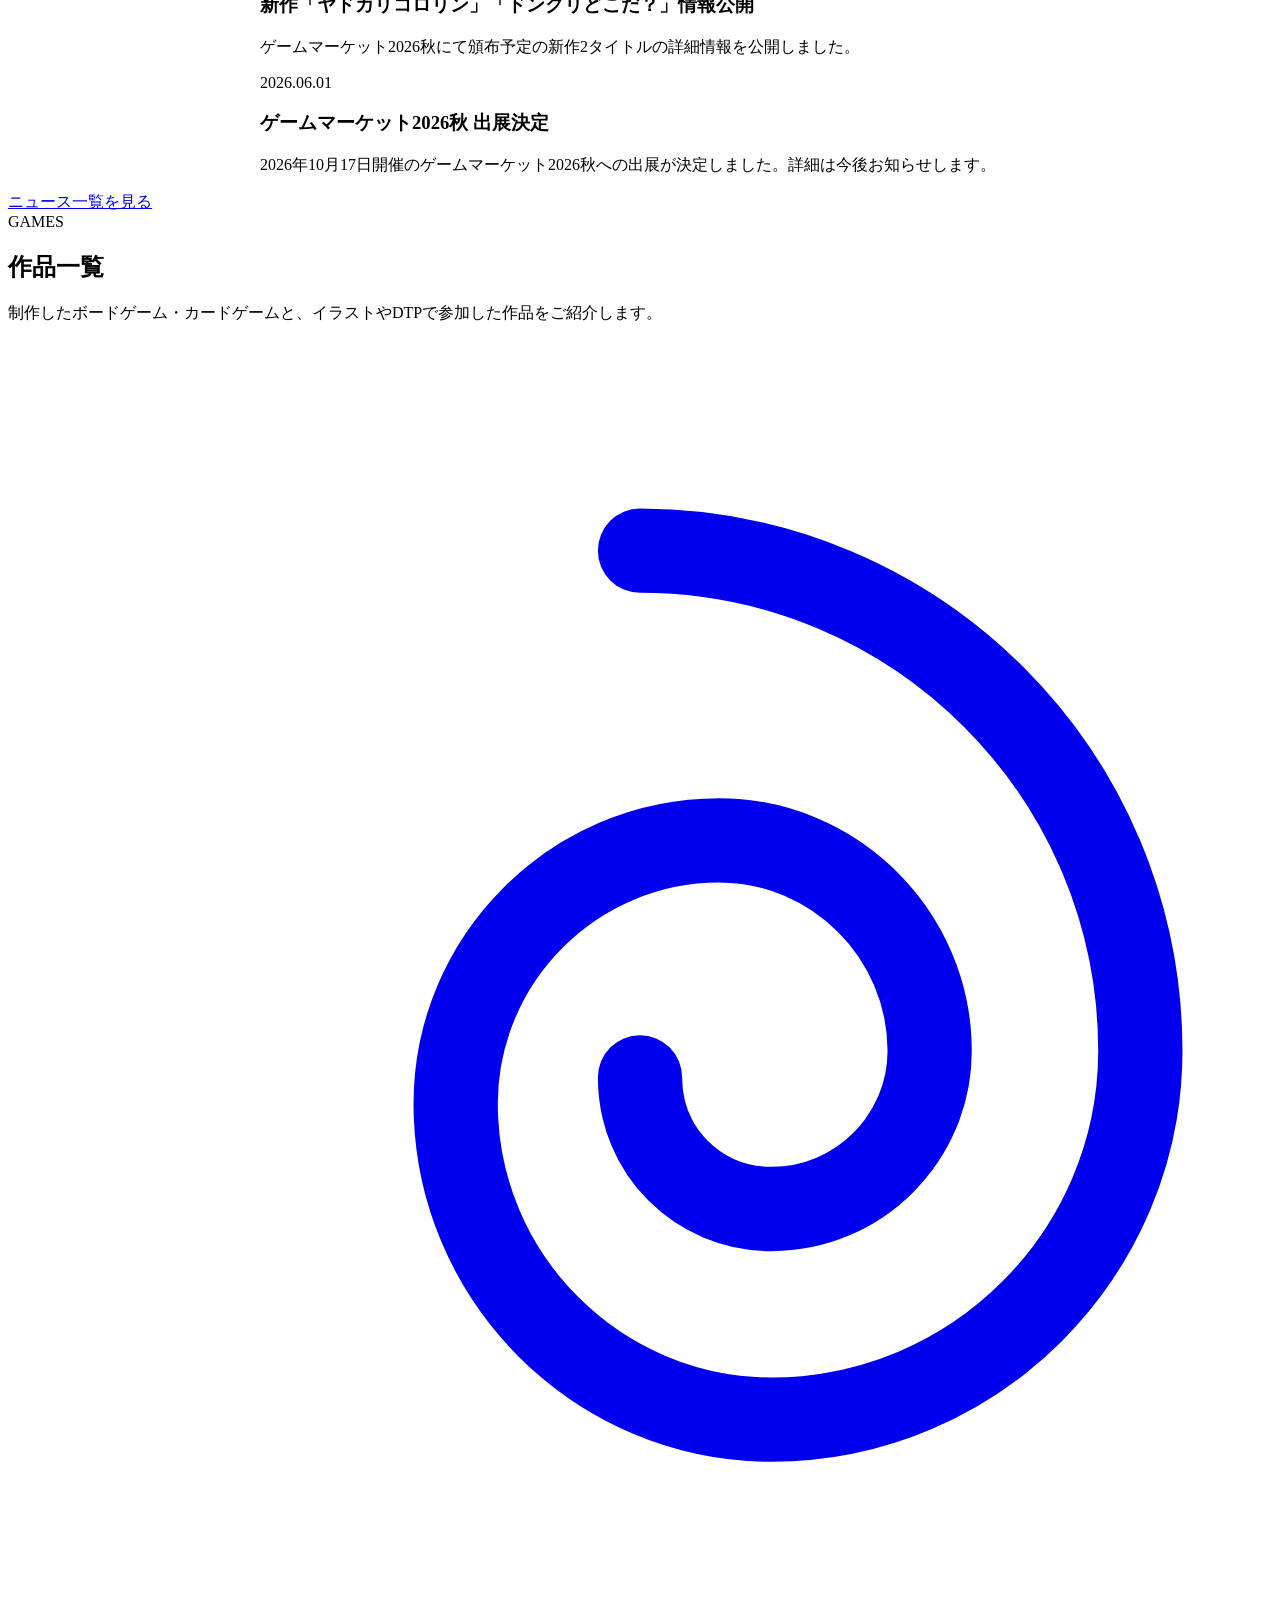
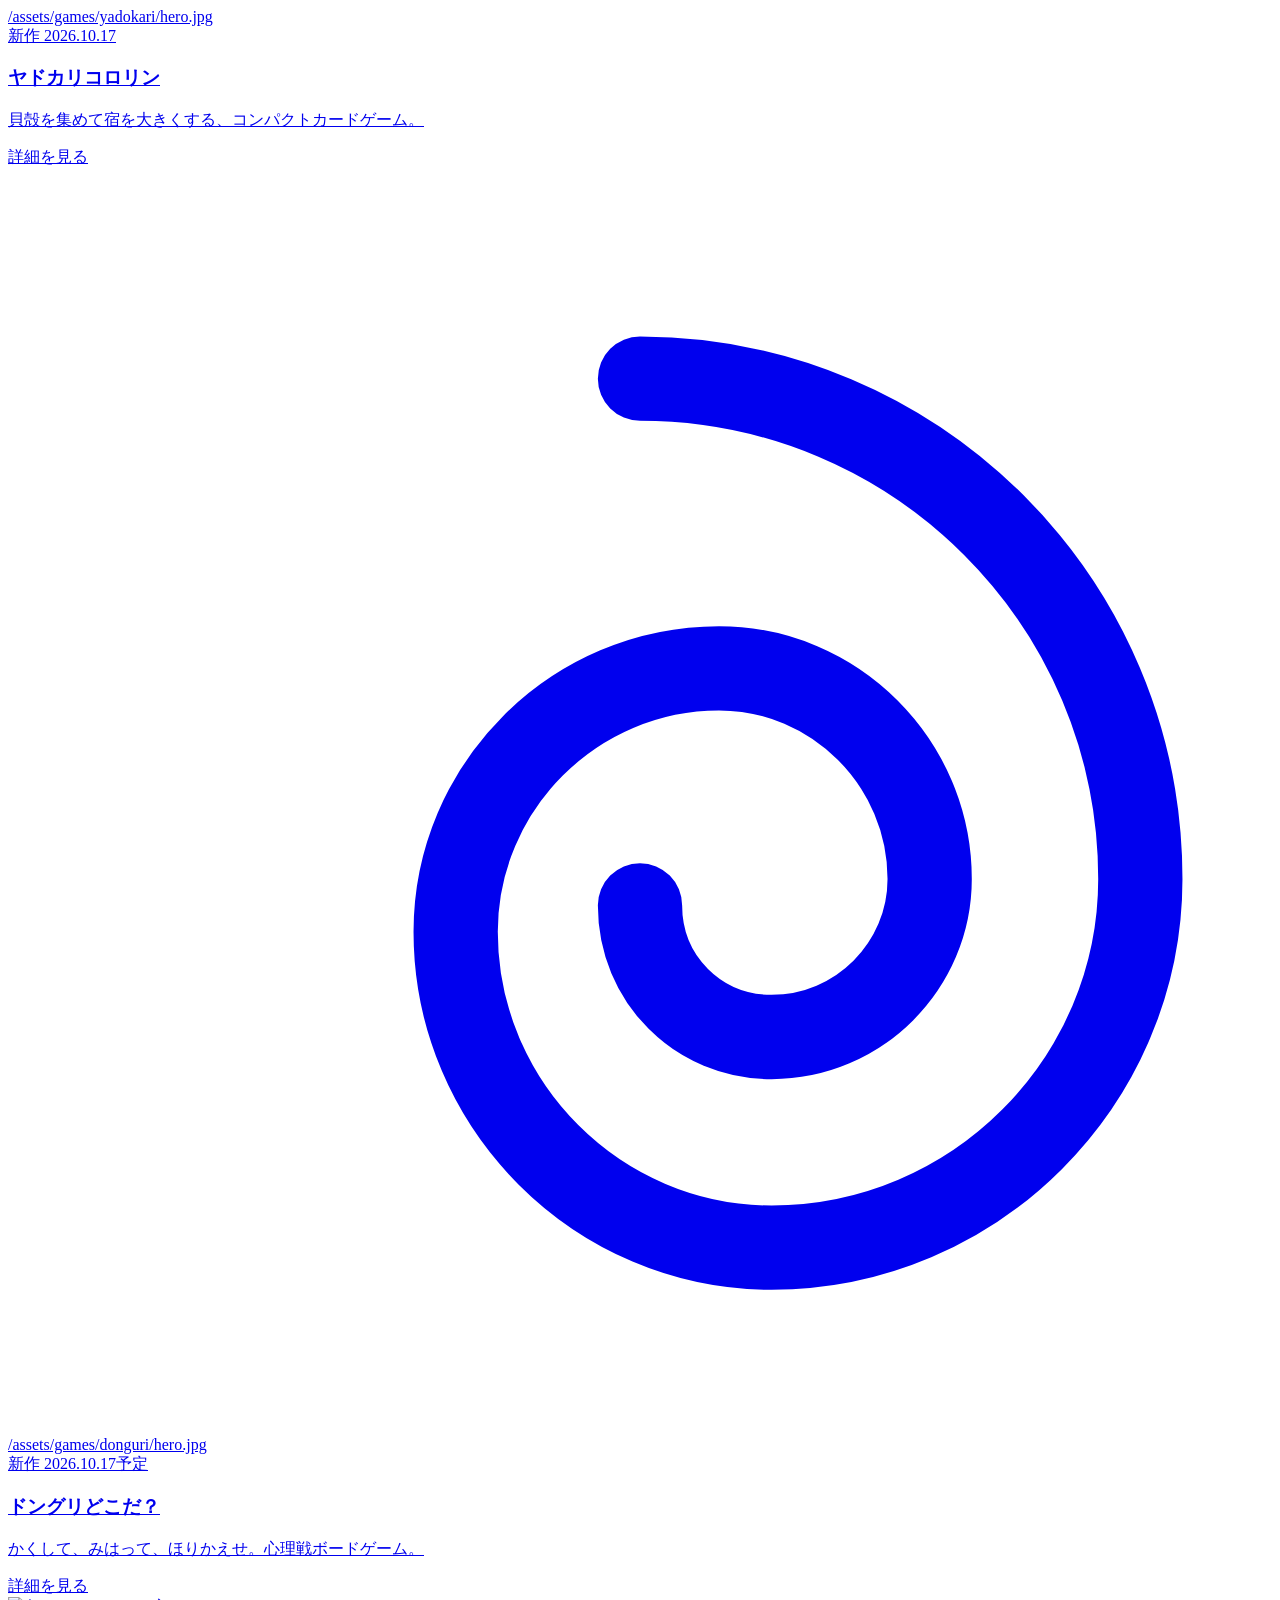
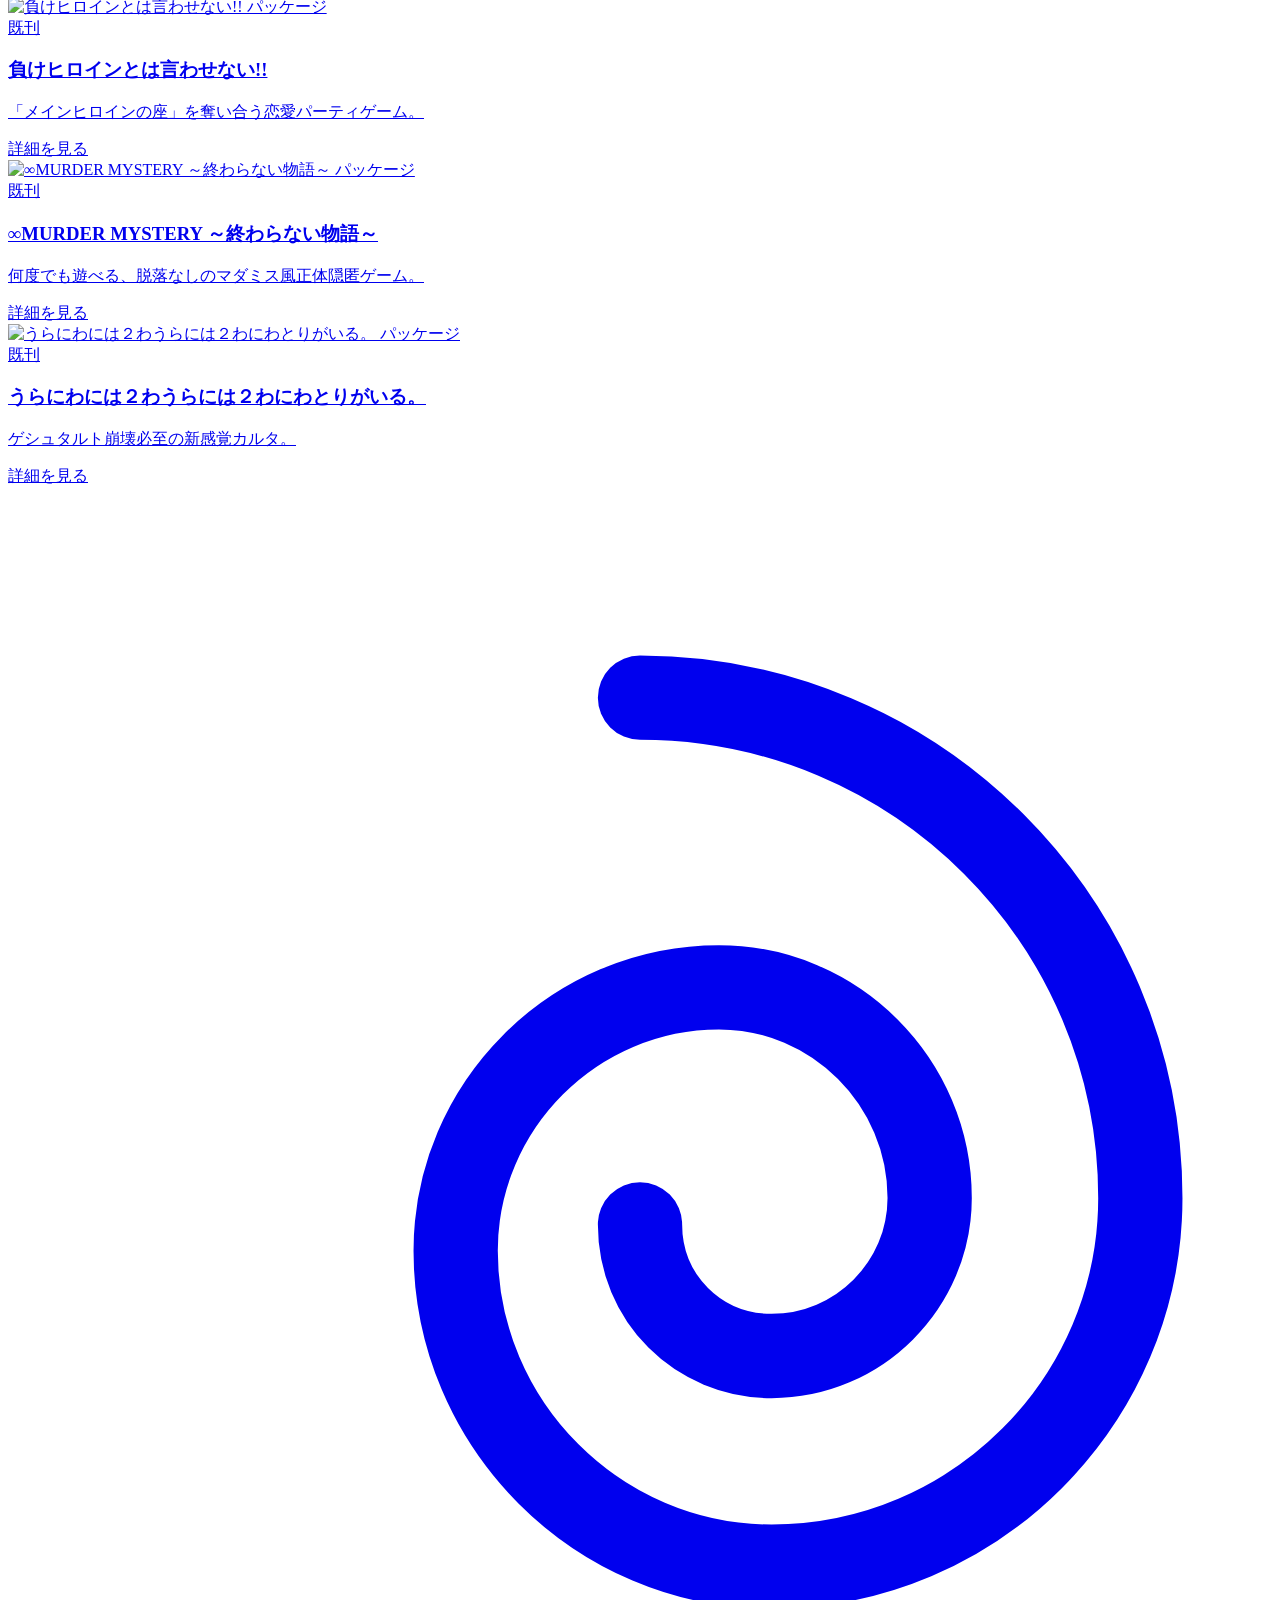
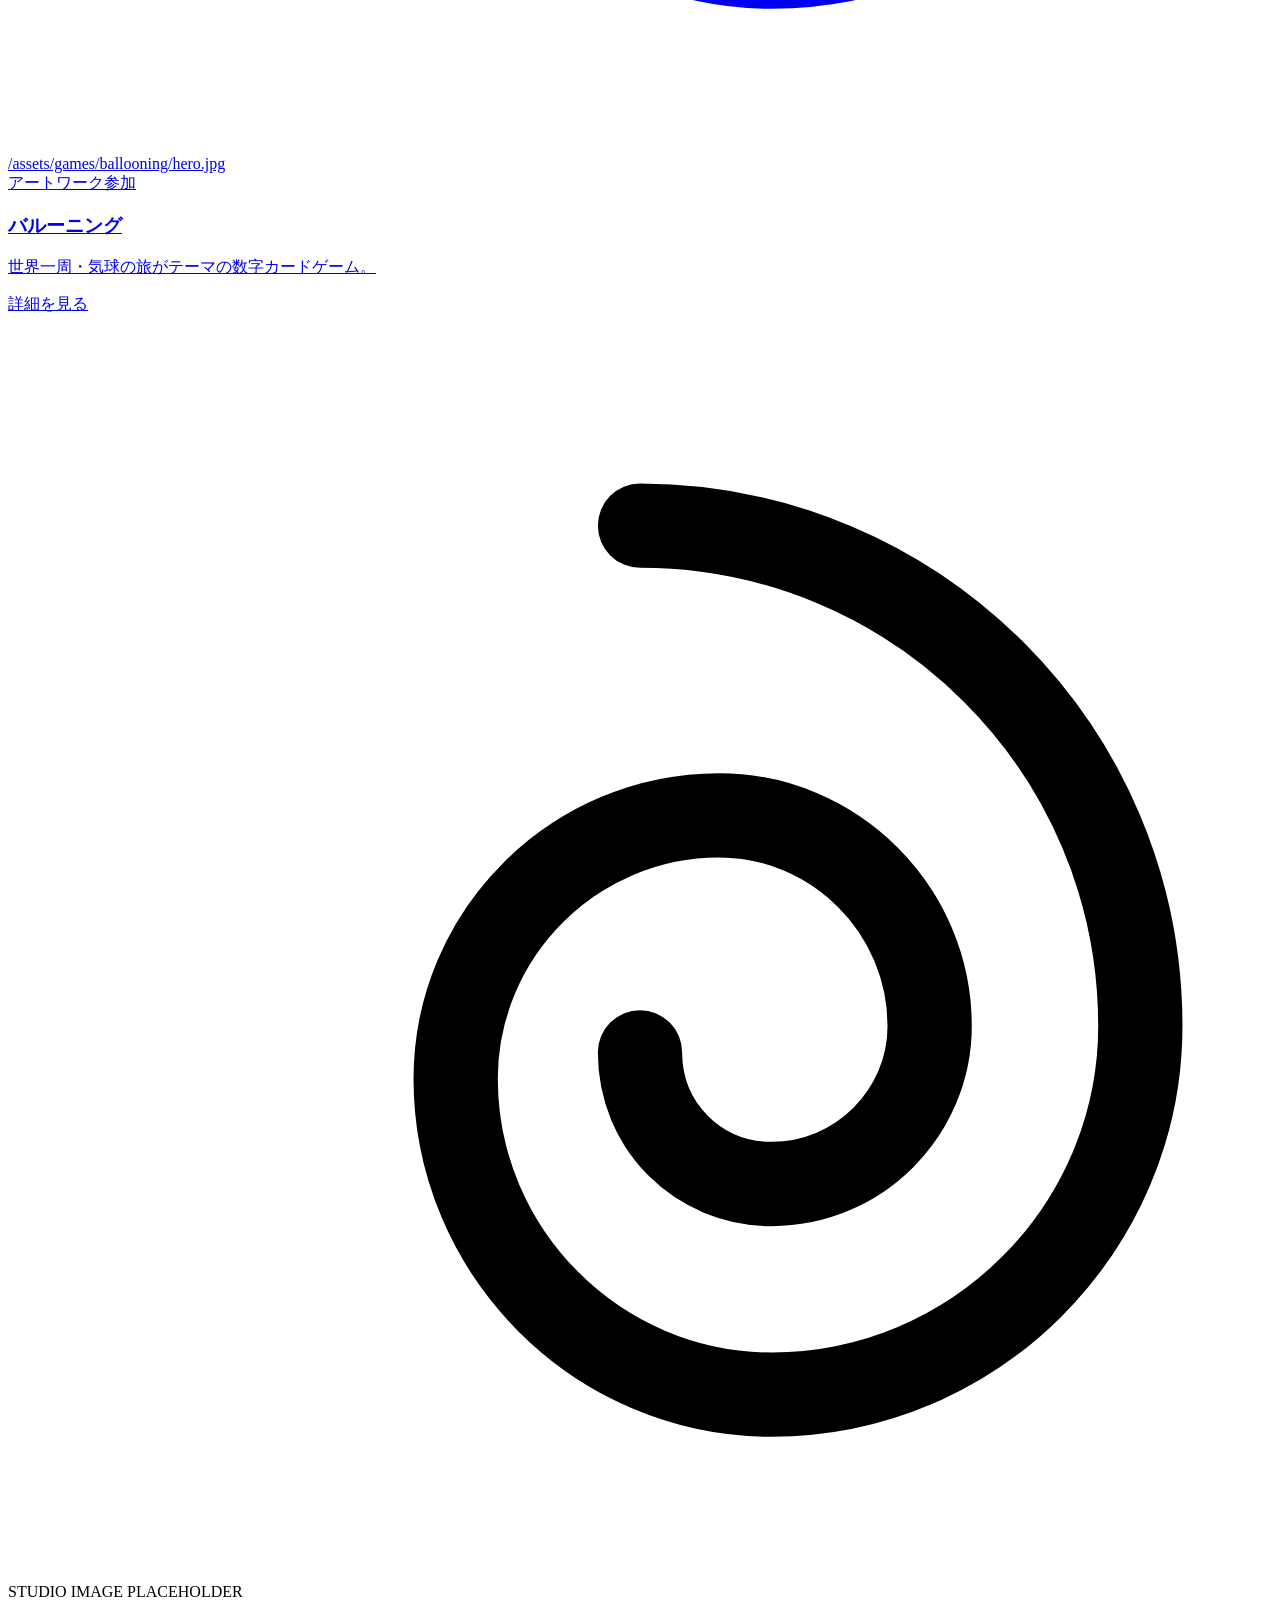
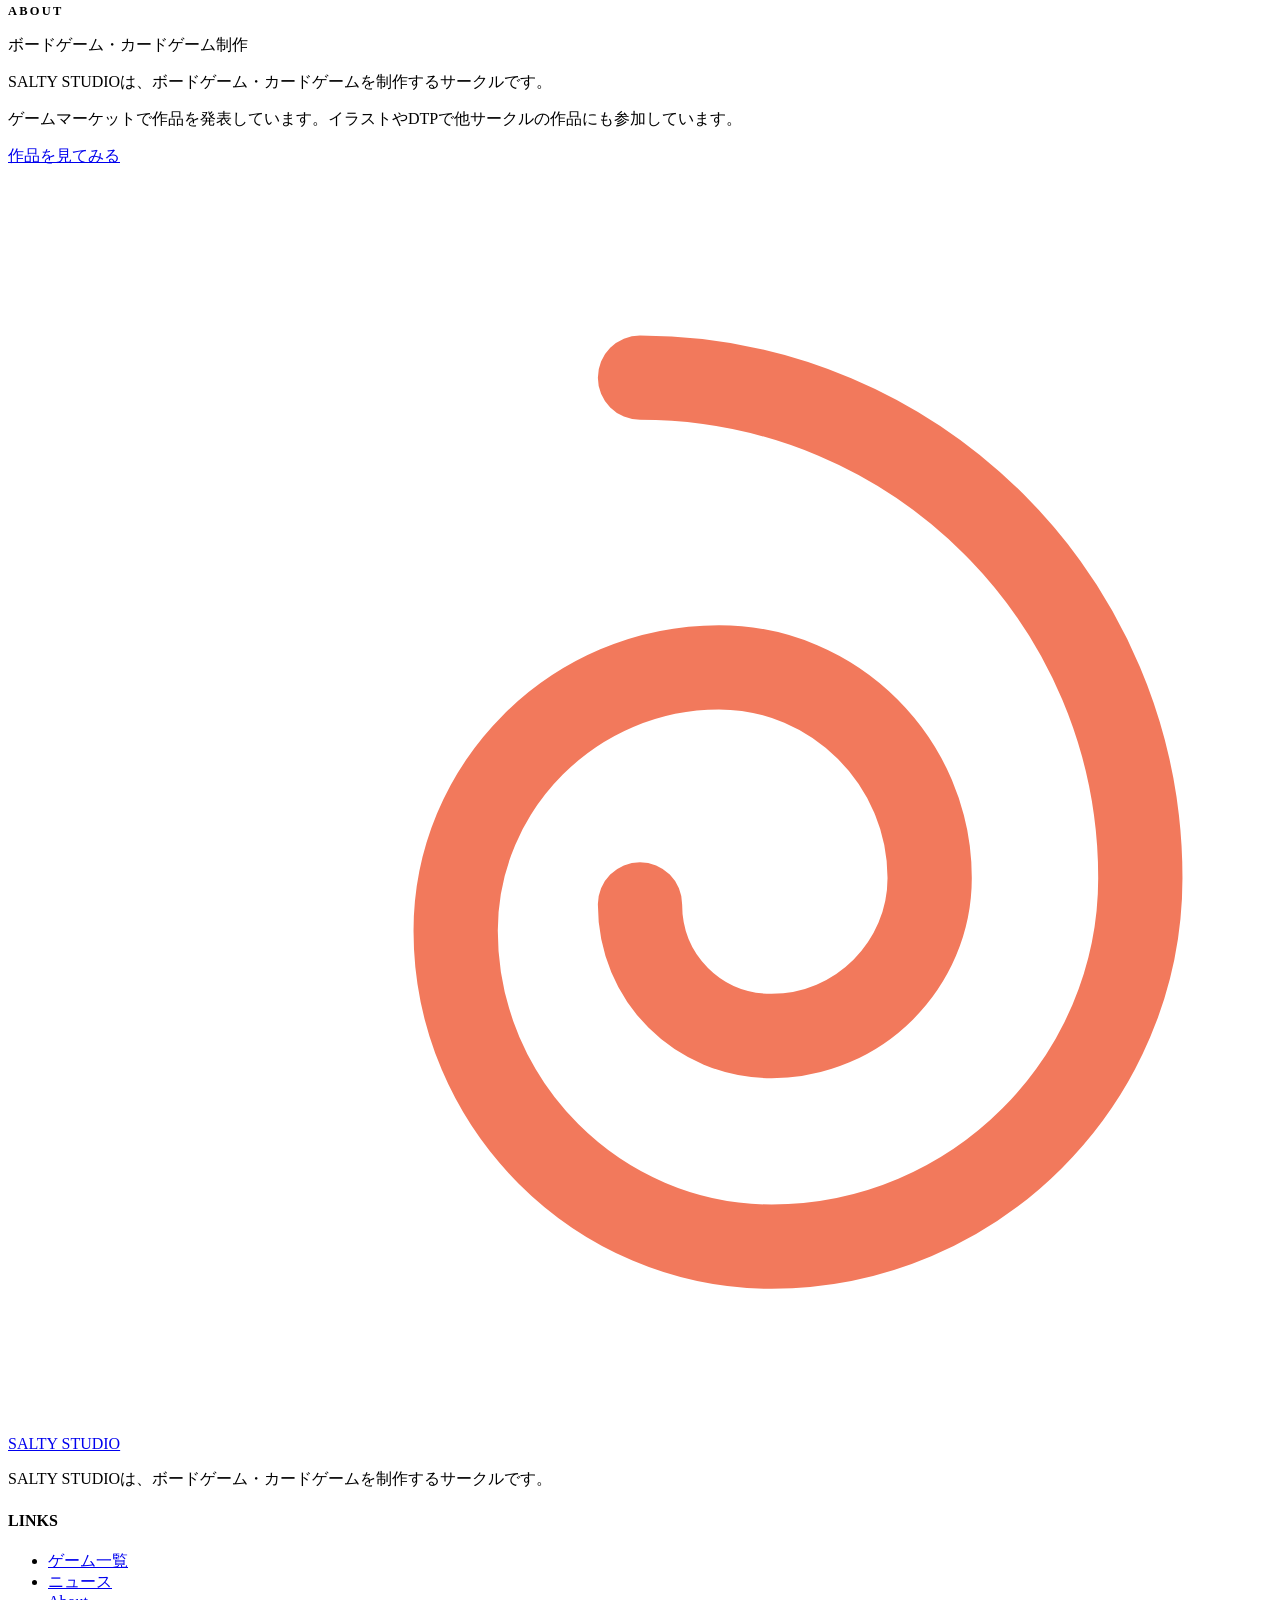
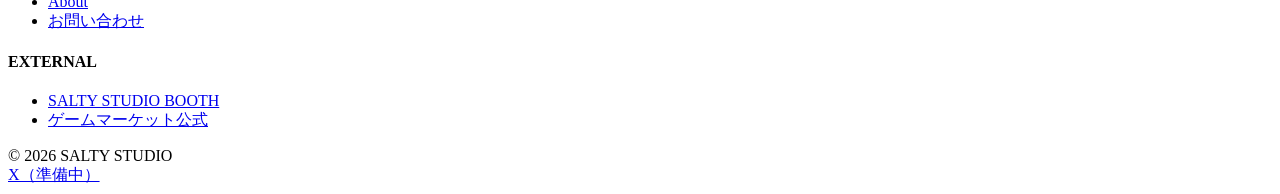
==== commit 5d12e8b0: "Replace studio brand copy with factual descriptions" ====
--- a/index.html
+++ b/index.html
@@ -1,23 +1,261 @@
 <!DOCTYPE html>
 <html lang="ja">
 <head>
-<meta charset="utf-8">
-<meta name="viewport" content="width=device-width,initial-scale=1">
-<title>SALTY STUDIO | ただいま準備中</title>
-<meta name="description" content="SALTY STUDIOの公式サイトは現在準備中です。">
-<meta name="robots" content="noindex,nofollow">
-<link rel="canonical" href="https://saltystudio.jp/">
-<link rel="icon" href="[data-uri]">
-<style>
-:root{color-scheme:light;--paper:#fefdfb;--ink:#283647;--sun:#ffdb50;--quiet:#56616a}*{box-sizing:border-box}html{background:var(--paper);color:var(--ink);font-family:"Yu Gothic",YuGothic,"Hiragino Kaku Gothic ProN",Meiryo,sans-serif}body{margin:0;min-height:100svh;display:flex;flex-direction:column}img{display:block;max-width:100%}.wrap{width:min(1120px,calc(100% - 96px));margin-inline:auto}header{display:flex;align-items:center;justify-content:space-between;padding-top:28px}.wordmark{width:208px;height:96px;object-fit:contain}.domain{font-size:12px;letter-spacing:.12em}main{flex:1;display:grid;grid-template-columns:1fr 1fr;gap:70px;align-items:center;padding-block:42px 68px}.illustration{position:relative;width:100%;max-width:490px;aspect-ratio:1.13;display:grid;place-items:center;isolation:isolate}.illustration:before{content:"";position:absolute;inset:4% 0;border-radius:49% 51% 54% 46%/52% 53% 47% 48%;background:var(--sun);transform:rotate(-8deg);z-index:-1}.mascot{width:87%;height:auto}.status{display:inline-flex;align-items:center;gap:9px;font-size:12px;line-height:1.5;letter-spacing:.06em;margin:0 0 29px}.status:before{content:"";width:8px;height:8px;border-radius:50%;background:var(--ink)}h1{font-size:clamp(32px,3.5vw,47px);font-weight:700;line-height:1.6;letter-spacing:-.04em;margin:0 0 25px}.message{font-size:15px;line-height:2.3;margin:0;color:var(--quiet)}footer{display:flex;align-items:center;justify-content:space-between;gap:20px;padding-block:24px 30px;border-top:1px solid #dfe1dd;font-size:11px;line-height:1.8;color:var(--quiet)}footer p{margin:0}.footer-domain{letter-spacing:.12em}@media(max-width:760px){.wrap{width:calc(100% - 56px)}header{padding-top:12px}.wordmark{width:176px;height:80px}.domain{display:none}main{grid-template-columns:1fr;gap:28px;padding-block:12px 36px}.illustration{width:min(100%,340px);justify-self:center}.copy{text-align:center}.status{font-size:11px;margin-bottom:15px}h1{font-size:32px;line-height:1.55;margin-bottom:19px}.message{font-size:13px;line-height:2.1}footer{padding-block:20px 24px;font-size:10px;gap:12px}}@media(max-width:359px){.wrap{width:calc(100% - 40px)}.wordmark{width:160px;height:70px}main{gap:22px}h1{font-size:29px}.message{font-size:12px}}
-</style>
+<meta charset="UTF-8">
+<meta name="viewport" content="width=device-width, initial-scale=1.0">
+<title>SALTY STUDIO | 公式サイト</title>
+<meta name="description" content="SALTY STUDIOの公式サイト。ボードゲームの制作・作品情報。">
+<link rel="icon" href="data:image/svg+xml,%3Csvg xmlns='http://www.w3.org/2000/svg' viewBox='0 0 48 48'%3E%3Crect width='48' height='48' rx='10' fill='%230d3538'/%3E%3Cpath d='M24 8C34.5 8 43 16.5 43 27C43 34.7 36.7 41 29 41C22.4 41 17 35.6 17 29C17 23.5 21.5 19 27 19C31.4 19 35 22.6 35 27C35 30.3 32.3 33 29 33C26.2 33 24 30.8 24 28' stroke='%23f2795c' stroke-width='3.2' fill='none' stroke-linecap='round'/%3E%3C/svg%3E" type="image/svg+xml">
+<link rel="preconnect" href="https://fonts.googleapis.com">
+<link rel="preconnect" href="https://fonts.gstatic.com" crossorigin>
+<link href="https://fonts.googleapis.com/css2?family=Shippori+Mincho:wght@400;500;600;700&family=Zen+Kaku+Gothic+New:wght@400;500;700&display=swap" rel="stylesheet">
+<link rel="stylesheet" href="/assets/css/style.css">
 </head>
 <body>
-<header class="wrap"><img class="wordmark" src="[data-uri]" alt="SALTY STUDIO" width="130" height="60"><span class="domain">saltystudio.jp</span></header>
-<main class="wrap">
-<div class="illustration"><img class="mascot" src="[data-uri]" alt="SALTY STUDIOのマスコット" width="974" height="600"></div>
-<div class="copy"><p class="status">公式サイト / 準備中</p><h1>ただいま、<br>準備中です。</h1><p class="message">SALTY STUDIOの公式サイトは<br>現在、公開の準備をしています。</p></div>
+
+<header class="site-header">
+  <div class="wrap">
+    <a href="/" class="site-logo">
+      <span class="shell-spiral">
+        <svg viewBox="0 0 48 48" fill="none" xmlns="http://www.w3.org/2000/svg" style="color:#f2795c">
+          <path d="M24 8C34.5 8 43 16.5 43 27C43 34.7 36.7 41 29 41C22.4 41 17 35.6 17 29C17 23.5 21.5 19 27 19C31.4 19 35 22.6 35 27C35 30.3 32.3 33 29 33C26.2 33 24 30.8 24 28" stroke="currentColor" stroke-width="3.2" stroke-linecap="round"/>
+        </svg>
+      </span>
+      SALTY STUDIO
+    </a>
+    <nav class="site-nav" aria-label="メインナビゲーション">
+      <ul>
+        <li><a href="/games/">ゲーム一覧</a></li>
+        <li><a href="/news/">ニュース</a></li>
+        <li><a href="/#about">About</a></li>
+        <li><a href="/contact/">お問い合わせ</a></li>
+      </ul>
+    </nav>
+  </div>
+</header>
+
+<main>
+
+  <!-- ヒーロー -->
+  <section class="hero bg-shell-motif">
+    <div class="wrap">
+      <div class="hero-copy">
+        <span class="hero-badge">ゲームマーケット2026秋　10.17 新作発表</span>
+        <h1>貝殻を集めて、<br>宿を大きくしよう。<br><span class="accent">ヤドカリコロリン</span></h1>
+        <p class="hero-lead">SALTY STUDIOの新作フラッグシップタイトル。隣接ボーナスと飛び越え式の押し出しが生む、コンパクトながら悩ましい駆け引き。ゲームマーケット2026秋にて頒布予定です。</p>
+        <div class="hero-actions">
+          <a href="/games/yadokari.html" class="btn btn-primary">ヤドカリコロリンを見る</a>
+          <a href="/games/" class="btn btn-outline">全作品を見る</a>
+        </div>
+      </div>
+      <div class="hero-visual">
+        <div class="media-placeholder">
+          <span class="shell-spiral">
+            <svg viewBox="0 0 48 48" fill="none" xmlns="http://www.w3.org/2000/svg">
+              <path d="M24 8C34.5 8 43 16.5 43 27C43 34.7 36.7 41 29 41C22.4 41 17 35.6 17 29C17 23.5 21.5 19 27 19C31.4 19 35 22.6 35 27C35 30.3 32.3 33 29 33C26.2 33 24 30.8 24 28" stroke="currentColor" stroke-width="3.2" stroke-linecap="round"/>
+            </svg>
+          </span>
+          <span class="ph-label">HERO IMAGE PLACEHOLDER<br>/assets/games/yadokari/hero.jpg</span>
+        </div>
+      </div>
+    </div>
+  </section>
+
+  <!-- 最新ニュース抜粋 -->
+  <section class="section section--tight">
+    <div class="wrap">
+      <div class="section-head">
+        <span class="eyebrow">NEWS</span>
+        <h2>最新ニュース</h2>
+      </div>
+      <div class="news-list news-excerpt-list" style="max-width:760px;margin:0 auto;">
+        <div class="news-item">
+          <time datetime="2026-08-01">2026.08.01</time>
+          <div>
+            <h3>「バルーニング」アートワーク参加のお知らせ</h3>
+            <p>ロクジゾー（6jizo）様の新作「バルーニング」に、SALTY STUDIOがアートワークで参加しました。</p>
+          </div>
+        </div>
+        <div class="news-item">
+          <time datetime="2026-07-15">2026.07.15</time>
+          <div>
+            <h3>新作「ヤドカリコロリン」「ドングリどこだ？」情報公開</h3>
+            <p>ゲームマーケット2026秋にて頒布予定の新作2タイトルの詳細情報を公開しました。</p>
+          </div>
+        </div>
+        <div class="news-item">
+          <time datetime="2026-06-01">2026.06.01</time>
+          <div>
+            <h3>ゲームマーケット2026秋 出展決定</h3>
+            <p>2026年10月17日開催のゲームマーケット2026秋への出展が決定しました。詳細は今後お知らせします。</p>
+          </div>
+        </div>
+      </div>
+      <div class="news-more">
+        <a href="/news/" class="btn btn-ghost">ニュース一覧を見る</a>
+      </div>
+    </div>
+  </section>
+
+  <!-- 全作品への導線 -->
+  <section class="section" style="background:var(--color-cream);">
+    <div class="wrap">
+      <div class="section-head">
+        <span class="eyebrow">GAMES</span>
+        <h2>作品一覧</h2>
+        <p>制作したボードゲーム・カードゲームと、イラストやDTPで参加した作品をご紹介します。</p>
+      </div>
+      <div class="card-grid">
+
+        <a href="/games/yadokari.html" class="game-card">
+          <div class="card-media">
+            <div class="media-placeholder">
+              <span class="shell-spiral"><svg viewBox="0 0 48 48" fill="none" xmlns="http://www.w3.org/2000/svg"><path d="M24 8C34.5 8 43 16.5 43 27C43 34.7 36.7 41 29 41C22.4 41 17 35.6 17 29C17 23.5 21.5 19 27 19C31.4 19 35 22.6 35 27C35 30.3 32.3 33 29 33C26.2 33 24 30.8 24 28" stroke="currentColor" stroke-width="3.2" stroke-linecap="round"/></svg></span>
+              <span class="ph-label">/assets/games/yadokari/hero.jpg</span>
+            </div>
+          </div>
+          <div class="card-body">
+            <div class="card-tags"><span class="tag tag-new">新作 2026.10.17</span></div>
+            <h3>ヤドカリコロリン</h3>
+            <p class="card-desc">貝殻を集めて宿を大きくする、コンパクトカードゲーム。</p>
+            <span class="card-link">詳細を見る</span>
+          </div>
+        </a>
+
+        <a href="/games/donguri.html" class="game-card">
+          <div class="card-media">
+            <div class="media-placeholder">
+              <span class="shell-spiral"><svg viewBox="0 0 48 48" fill="none" xmlns="http://www.w3.org/2000/svg"><path d="M24 8C34.5 8 43 16.5 43 27C43 34.7 36.7 41 29 41C22.4 41 17 35.6 17 29C17 23.5 21.5 19 27 19C31.4 19 35 22.6 35 27C35 30.3 32.3 33 29 33C26.2 33 24 30.8 24 28" stroke="currentColor" stroke-width="3.2" stroke-linecap="round"/></svg></span>
+              <span class="ph-label">/assets/games/donguri/hero.jpg</span>
+            </div>
+          </div>
+          <div class="card-body">
+            <div class="card-tags"><span class="tag tag-new">新作 2026.10.17予定</span></div>
+            <h3>ドングリどこだ？</h3>
+            <p class="card-desc">かくして、みはって、ほりかえせ。心理戦ボードゲーム。</p>
+            <span class="card-link">詳細を見る</span>
+          </div>
+        </a>
+
+        <a href="/games/make-heroine.html" class="game-card">
+          <div class="card-media">
+            <img class="thumb-photo" src="/assets/games/make-heroine/thumb.webp" alt="負けヒロインとは言わせない!! パッケージ">
+          </div>
+          <div class="card-body">
+            <div class="card-tags"><span class="tag tag-existing">既刊</span></div>
+            <h3>負けヒロインとは言わせない!!</h3>
+            <p class="card-desc">「メインヒロインの座」を奪い合う恋愛パーティゲーム。</p>
+            <span class="card-link">詳細を見る</span>
+          </div>
+        </a>
+
+        <a href="/games/murder-mystery.html" class="game-card">
+          <div class="card-media">
+            <img class="thumb-photo" src="/assets/games/murder-mystery/thumb.webp" alt="∞MURDER MYSTERY ～終わらない物語～ パッケージ">
+          </div>
+          <div class="card-body">
+            <div class="card-tags"><span class="tag tag-existing">既刊</span></div>
+            <h3>∞MURDER MYSTERY ～終わらない物語～</h3>
+            <p class="card-desc">何度でも遊べる、脱落なしのマダミス風正体隠匿ゲーム。</p>
+            <span class="card-link">詳細を見る</span>
+          </div>
+        </a>
+
+        <a href="/games/karuta.html" class="game-card">
+          <div class="card-media">
+            <img class="thumb-photo" src="/assets/games/karuta/thumb.webp" alt="うらにわには２わうらには２わにわとりがいる。 パッケージ">
+          </div>
+          <div class="card-body">
+            <div class="card-tags"><span class="tag tag-existing">既刊</span></div>
+            <h3>うらにわには２わうらには２わにわとりがいる。</h3>
+            <p class="card-desc">ゲシュタルト崩壊必至の新感覚カルタ。</p>
+            <span class="card-link">詳細を見る</span>
+          </div>
+        </a>
+
+        <a href="/games/ballooning.html" class="game-card">
+          <div class="card-media">
+            <div class="media-placeholder is-light">
+              <span class="shell-spiral"><svg viewBox="0 0 48 48" fill="none" xmlns="http://www.w3.org/2000/svg"><path d="M24 8C34.5 8 43 16.5 43 27C43 34.7 36.7 41 29 41C22.4 41 17 35.6 17 29C17 23.5 21.5 19 27 19C31.4 19 35 22.6 35 27C35 30.3 32.3 33 29 33C26.2 33 24 30.8 24 28" stroke="currentColor" stroke-width="3.2" stroke-linecap="round"/></svg></span>
+              <span class="ph-label">/assets/games/ballooning/hero.jpg</span>
+            </div>
+          </div>
+          <div class="card-body">
+            <div class="card-tags"><span class="tag tag-art">アートワーク参加</span></div>
+            <h3>バルーニング</h3>
+            <p class="card-desc">世界一周・気球の旅がテーマの数字カードゲーム。</p>
+            <span class="card-link">詳細を見る</span>
+          </div>
+        </a>
+
+      </div>
+    </div>
+  </section>
+
+  <!-- About -->
+  <section id="about" class="section about-section">
+    <div class="wrap about-grid">
+      <div class="about-visual">
+        <div class="media-placeholder ratio-1-1">
+          <span class="shell-spiral">
+            <svg viewBox="0 0 48 48" fill="none" xmlns="http://www.w3.org/2000/svg">
+              <path d="M24 8C34.5 8 43 16.5 43 27C43 34.7 36.7 41 29 41C22.4 41 17 35.6 17 29C17 23.5 21.5 19 27 19C31.4 19 35 22.6 35 27C35 30.3 32.3 33 29 33C26.2 33 24 30.8 24 28" stroke="currentColor" stroke-width="3.2" stroke-linecap="round"/>
+            </svg>
+          </span>
+          <span class="ph-label">STUDIO IMAGE PLACEHOLDER</span>
+        </div>
+      </div>
+      <div class="about-copy">
+        <span class="eyebrow" style="color:var(--color-coral-500);font-weight:700;font-size:0.78rem;letter-spacing:0.18em;">ABOUT</span>
+        <p class="lead">ボードゲーム・カードゲーム制作</p>
+        <p>SALTY STUDIOは、ボードゲーム・カードゲームを制作するサークルです。</p>
+        <p>ゲームマーケットで作品を発表しています。イラストやDTPで他サークルの作品にも参加しています。</p>
+        <a href="/games/" class="btn btn-ghost">作品を見てみる</a>
+      </div>
+    </div>
+  </section>
+
 </main>
-<footer class="wrap"><p>© 2026 SALTY STUDIO</p><p class="footer-domain">saltystudio.jp</p></footer>
+
+<footer class="site-footer">
+  <div class="wrap">
+    <div class="footer-grid">
+      <div class="footer-brand">
+        <a href="/" class="site-logo">
+          <span class="shell-spiral">
+            <svg viewBox="0 0 48 48" fill="none" xmlns="http://www.w3.org/2000/svg" style="color:#f2795c">
+              <path d="M24 8C34.5 8 43 16.5 43 27C43 34.7 36.7 41 29 41C22.4 41 17 35.6 17 29C17 23.5 21.5 19 27 19C31.4 19 35 22.6 35 27C35 30.3 32.3 33 29 33C26.2 33 24 30.8 24 28" stroke="currentColor" stroke-width="3.2" stroke-linecap="round"/>
+            </svg>
+          </span>
+          SALTY STUDIO
+        </a>
+        <p>SALTY STUDIOは、ボードゲーム・カードゲームを制作するサークルです。</p>
+      </div>
+      <div class="footer-col">
+        <h4>LINKS</h4>
+        <ul>
+          <li><a href="/games/">ゲーム一覧</a></li>
+          <li><a href="/news/">ニュース</a></li>
+          <li><a href="/#about">About</a></li>
+          <li><a href="/contact/">お問い合わせ</a></li>
+        </ul>
+      </div>
+      <div class="footer-col">
+        <h4>EXTERNAL</h4>
+        <ul>
+          <li><a href="https://saltystudio.booth.pm/" target="_blank" rel="noopener">SALTY STUDIO BOOTH</a></li>
+          <li><a href="https://gamemarket.jp/" target="_blank" rel="noopener">ゲームマーケット公式</a></li>
+        </ul>
+      </div>
+    </div>
+    <div class="footer-bottom">
+      <span>&copy; 2026 SALTY STUDIO</span>
+      <div class="sns-links">
+        <a href="#" aria-label="X（Twitter）※準備中">X（準備中）</a>
+      </div>
+    </div>
+  </div>
+</footer>
+
 </body>
 </html>
